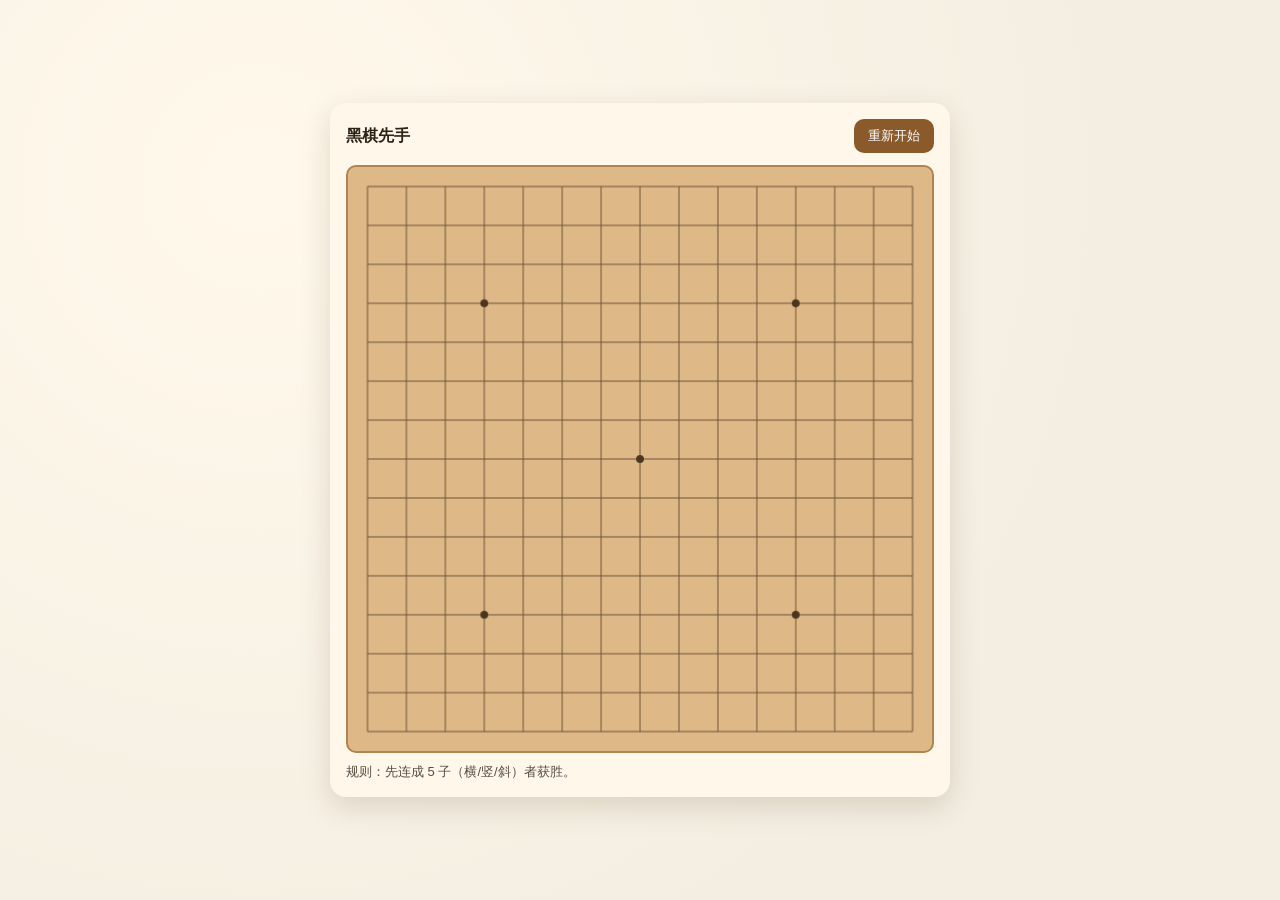
==== index.html @ 658bd02f "sbb" ====
<!doctype html>
<html lang="zh-CN">
<head>
  <meta charset="UTF-8" />
  <meta name="viewport" content="width=device-width, initial-scale=1.0" />
  <title>五子棋</title>
  <style>
    :root { --bg: #f4eee2; --board: #deb887; --line: #6c5236; }
    * { box-sizing: border-box; }
    body {
      margin: 0;
      min-height: 100vh;
      display: grid;
      place-items: center;
      background: radial-gradient(circle at 20% 20%, #fff8eb 0, var(--bg) 70%);
      font-family: "PingFang SC", "Noto Sans SC", sans-serif;
      color: #2c2419;
    }
    .app {
      width: min(92vw, 620px);
      padding: 16px;
      border-radius: 16px;
      background: #fff7ea;
      box-shadow: 0 10px 30px rgba(70, 40, 10, 0.15);
    }
    .top {
      display: flex;
      justify-content: space-between;
      align-items: center;
      gap: 8px;
      margin-bottom: 12px;
    }
    #status { font-weight: 700; }
    button {
      border: 0;
      border-radius: 10px;
      background: #8b5a2b;
      color: #fff;
      padding: 8px 14px;
      cursor: pointer;
    }
    button:hover { filter: brightness(1.1); }
    canvas {
      width: 100%;
      aspect-ratio: 1 / 1;
      display: block;
      border-radius: 10px;
      background: var(--board);
      border: 2px solid #b0834f;
      touch-action: manipulation;
    }
    .tip { margin-top: 10px; font-size: 13px; opacity: .8; }
  </style>
</head>
<body>
  <div class="app">
    <div class="top">
      <div id="status">黑棋先手</div>
      <button id="reset">重新开始</button>
    </div>
    <canvas id="board" width="600" height="600"></canvas>
    <div class="tip">规则：先连成 5 子（横/竖/斜）者获胜。</div>
  </div>

  <script>
    const size = 15, cell = 40, pad = 20;
    const canvas = document.getElementById('board');
    const ctx = canvas.getContext('2d');
    const statusEl = document.getElementById('status');
    const resetBtn = document.getElementById('reset');

    let board, current, over;

    const init = () => {
      board = Array.from({ length: size }, () => Array(size).fill(0));
      current = 1; // 1:黑 2:白
      over = false;
      statusEl.textContent = '黑棋先手';
      draw();
    };

    const drawGrid = () => {
      ctx.clearRect(0, 0, canvas.width, canvas.height);
      ctx.strokeStyle = getComputedStyle(document.documentElement).getPropertyValue('--line');
      for (let i = 0; i < size; i++) {
        const p = pad + i * cell;
        ctx.beginPath(); ctx.moveTo(pad, p); ctx.lineTo(pad + cell * (size - 1), p); ctx.stroke();
        ctx.beginPath(); ctx.moveTo(p, pad); ctx.lineTo(p, pad + cell * (size - 1)); ctx.stroke();
      }
      [[3,3],[3,11],[7,7],[11,3],[11,11]].forEach(([x,y]) => {
        ctx.beginPath(); ctx.arc(pad + x*cell, pad + y*cell, 4, 0, Math.PI*2); ctx.fillStyle = '#4b351f'; ctx.fill();
      });
    };

    const drawStone = (x, y, player) => {
      const px = pad + x * cell, py = pad + y * cell;
      const g = ctx.createRadialGradient(px - 6, py - 6, 3, px, py, 16);
      if (player === 1) { g.addColorStop(0, '#666'); g.addColorStop(1, '#111'); }
      else { g.addColorStop(0, '#fff'); g.addColorStop(1, '#d9d9d9'); }
      ctx.beginPath(); ctx.arc(px, py, 16, 0, Math.PI * 2); ctx.fillStyle = g; ctx.fill();
    };

    const draw = () => {
      drawGrid();
      for (let y = 0; y < size; y++) for (let x = 0; x < size; x++) {
        if (board[y][x]) drawStone(x, y, board[y][x]);
      }
    };

    const inRange = (x, y) => x >= 0 && y >= 0 && x < size && y < size;

    const checkWin = (x, y, p) => {
      const dirs = [[1,0],[0,1],[1,1],[1,-1]];
      return dirs.some(([dx, dy]) => {
        let n = 1;
        for (const s of [1, -1]) {
          let nx = x + dx*s, ny = y + dy*s;
          while (inRange(nx, ny) && board[ny][nx] === p) { n++; nx += dx*s; ny += dy*s; }
        }
        return n >= 5;
      });
    };

    const posFromEvent = (e) => {
      const r = canvas.getBoundingClientRect();
      const x = Math.round((e.clientX - r.left) * canvas.width / r.width - pad) / cell;
      const y = Math.round((e.clientY - r.top) * canvas.height / r.height - pad) / cell;
      return { x: Math.round(x), y: Math.round(y) };
    };

    canvas.addEventListener('click', (e) => {
      if (over) return;
      const { x, y } = posFromEvent(e);
      if (!inRange(x, y) || board[y][x]) return;
      board[y][x] = current;
      draw();
      if (checkWin(x, y, current)) {
        over = true;
        statusEl.textContent = `${current === 1 ? '黑棋' : '白棋'}获胜！`;
        return;
      }
      current = current === 1 ? 2 : 1;
      statusEl.textContent = `轮到${current === 1 ? '黑棋' : '白棋'}`;
    });

    resetBtn.addEventListener('click', init);
    init();
  </script>
</body>
</html>
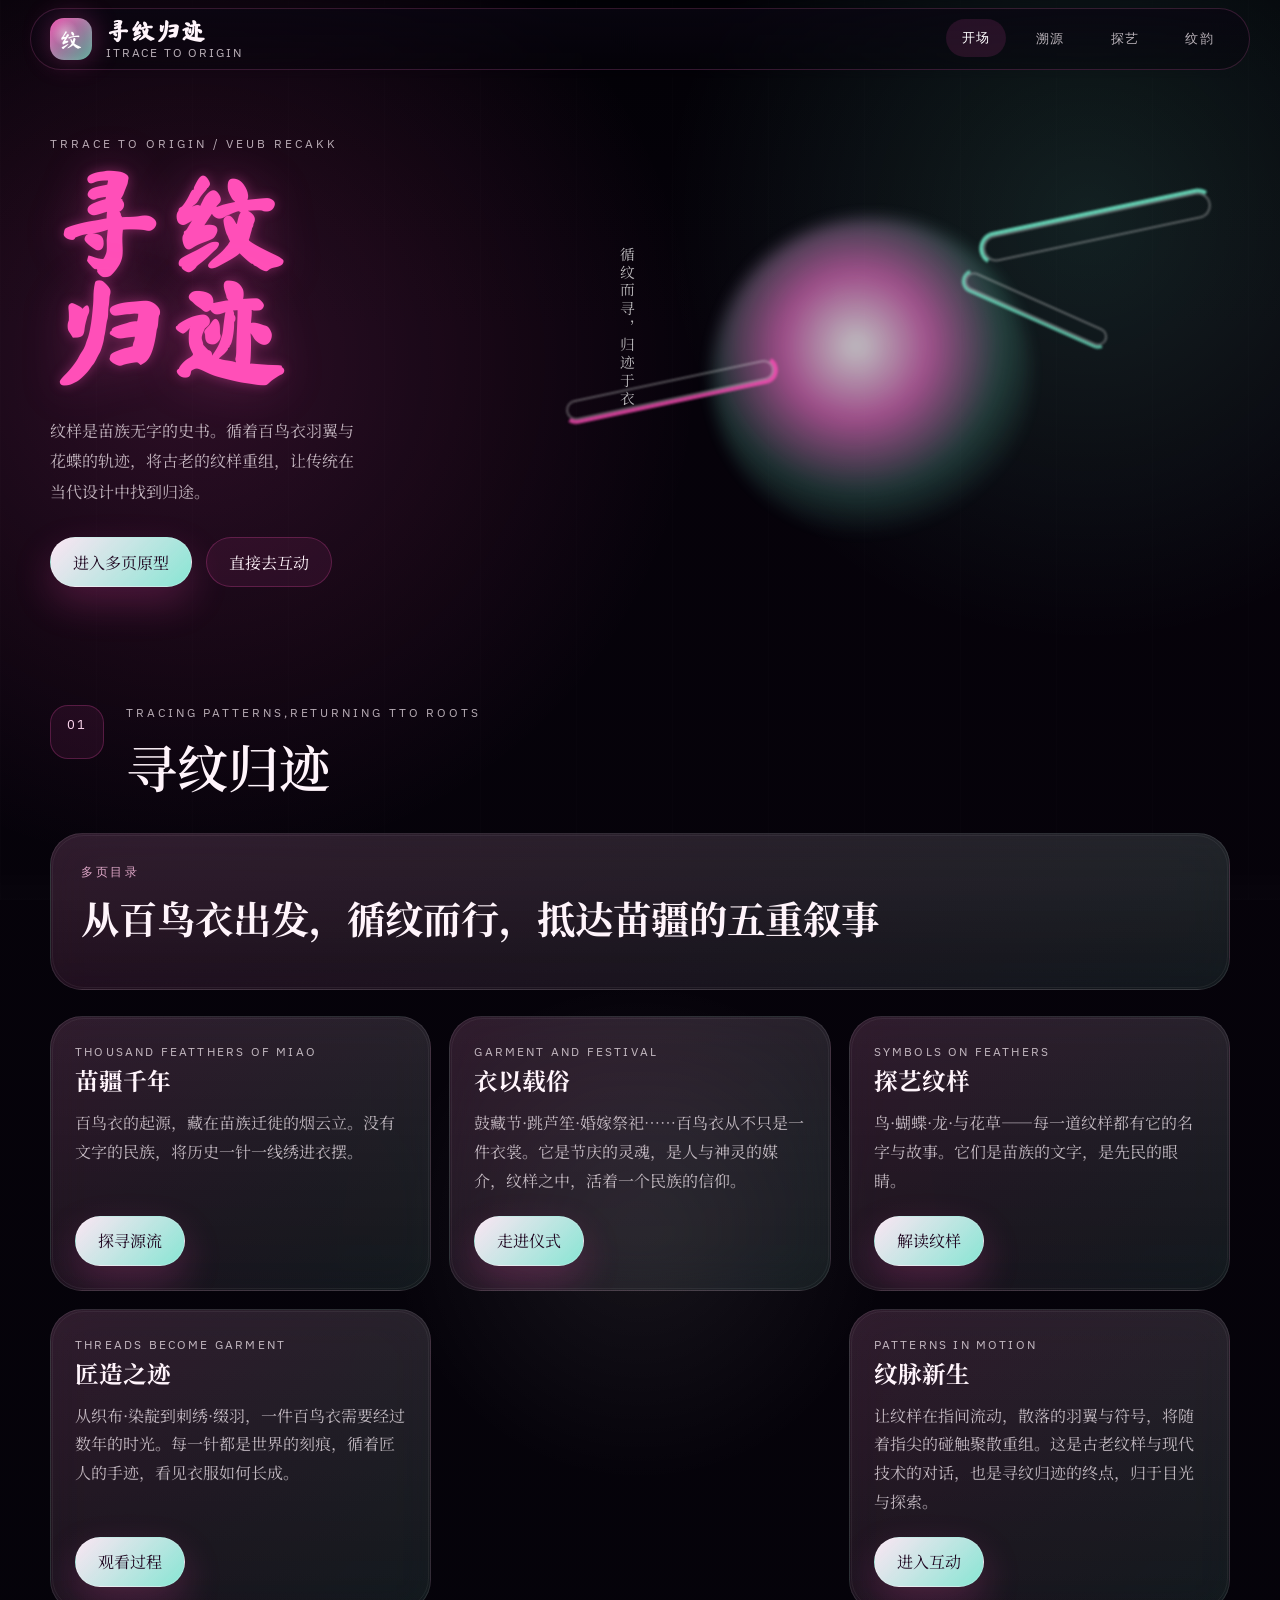
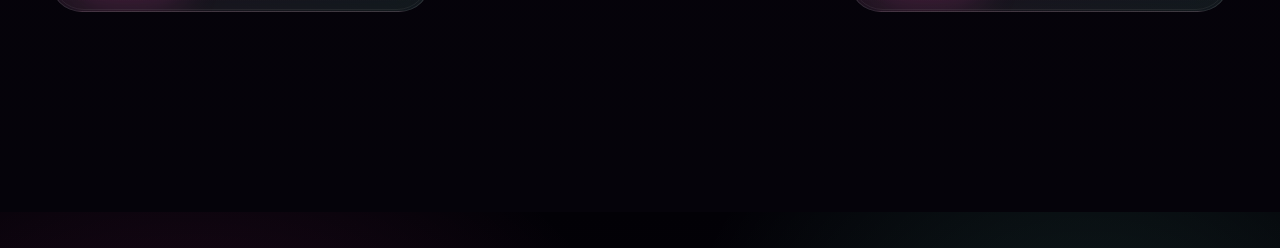
==== commit 4da19002: "upload website without large videos" ====
--- a/index.html
+++ b/index.html
@@ -1,150 +1,291 @@
-<!doctype html>
+<!DOCTYPE html>
 <html lang="zh-CN">
-<head>
-  <meta charset="UTF-8" />
-  <meta name="viewport" content="width=device-width, initial-scale=1.0" />
-  <title>五子棋</title>
-  <style>
-    :root { --bg: #f4eee2; --board: #deb887; --line: #6c5236; }
-    * { box-sizing: border-box; }
-    body {
-      margin: 0;
-      min-height: 100vh;
-      display: grid;
-      place-items: center;
-      background: radial-gradient(circle at 20% 20%, #fff8eb 0, var(--bg) 70%);
-      font-family: "PingFang SC", "Noto Sans SC", sans-serif;
-      color: #2c2419;
-    }
-    .app {
-      width: min(92vw, 620px);
-      padding: 16px;
-      border-radius: 16px;
-      background: #fff7ea;
-      box-shadow: 0 10px 30px rgba(70, 40, 10, 0.15);
-    }
-    .top {
-      display: flex;
-      justify-content: space-between;
-      align-items: center;
-      gap: 8px;
-      margin-bottom: 12px;
-    }
-    #status { font-weight: 700; }
-    button {
-      border: 0;
-      border-radius: 10px;
-      background: #8b5a2b;
-      color: #fff;
-      padding: 8px 14px;
-      cursor: pointer;
-    }
-    button:hover { filter: brightness(1.1); }
-    canvas {
-      width: 100%;
-      aspect-ratio: 1 / 1;
-      display: block;
-      border-radius: 10px;
-      background: var(--board);
-      border: 2px solid #b0834f;
-      touch-action: manipulation;
-    }
-    .tip { margin-top: 10px; font-size: 13px; opacity: .8; }
-  </style>
-</head>
-<body>
-  <div class="app">
-    <div class="top">
-      <div id="status">黑棋先手</div>
-      <button id="reset">重新开始</button>
+  <head>
+    <meta charset="UTF-8" />
+    <meta name="viewport" content="width=device-width, initial-scale=1.0" />
+    <title>寻纹归迹 ｜ 多页入口</title>
+    <meta
+      name="description"
+      content="鱼灯交互原型的多页入口版，所有切换页与点击页都拆成了真实 HTML。"
+    />
+    <link rel="stylesheet" href="./styles.css" />
+    <style>
+      /* 删除 cityline 后，把第二屏内容往上提 */
+      .hero {
+        min-height: auto;
+        padding-bottom: 42px;
+      }
+
+      .hero-stage {
+        min-height: 360px;
+      }
+
+      .section:not(.hero) {
+        padding-top: 76px;
+      }
+
+      @media (max-width: 900px) {
+        .hero {
+          padding-bottom: 32px;
+        }
+
+        .hero-stage {
+          min-height: 300px;
+        }
+
+        .section:not(.hero) {
+          padding-top: 64px;
+        }
+      }
+    </style>
+
+  </head>
+  <body>
+    <svg class="svg-defs" aria-hidden="true" focusable="false">
+      <defs>
+        <linearGradient id="fish-body-gradient" x1="0%" y1="0%" x2="100%" y2="100%">
+          <stop offset="0%" stop-color="#fdf2ff" />
+          <stop offset="35%" stop-color="#ff91d9" />
+          <stop offset="70%" stop-color="#a5ffd9" />
+          <stop offset="100%" stop-color="#63f4dc" />
+        </linearGradient>
+        <linearGradient id="fish-fin-gradient" x1="0%" y1="0%" x2="100%" y2="100%">
+          <stop offset="0%" stop-color="#ff4db8" />
+          <stop offset="100%" stop-color="#e3fff6" />
+        </linearGradient>
+        <radialGradient id="fish-eye-gradient" cx="50%" cy="50%" r="65%">
+          <stop offset="0%" stop-color="#fbf3ff" />
+          <stop offset="100%" stop-color="#ff78ce" />
+        </radialGradient>
+        <symbol id="fish-lantern" viewBox="0 0 420 220">
+          <g fill="none" fill-rule="evenodd">
+            <path
+              d="M334 109c20-8 44 8 48 18-10 7-31 15-48 11-11-3-19-2-31 5-44 26-119 45-196 12-21-9-37-22-42-35 6-20 23-38 47-47 76-30 164-17 213 10 7 4 11 5 17 5 6 0 13-2 24-9 10-6 23-6 32 0-8 5-12 12-12 18 0 7 4 12 12 12z"
+              fill="url(#fish-body-gradient)"
+              opacity="0.88"
+              stroke="#ffe4ff"
+              stroke-width="5"
+            />
+            <path
+              d="M318 78c19-11 39-28 42-42 17 20 24 41 20 55-17-4-34-7-62 2z"
+              fill="url(#fish-fin-gradient)"
+              opacity="0.95"
+              stroke="#ff7cd5"
+              stroke-width="4"
+            />
+            <path
+              d="M320 146c18 8 35 26 40 42 15-17 18-34 16-47-18-1-32-1-56 5z"
+              fill="url(#fish-fin-gradient)"
+              opacity="0.95"
+              stroke="#79ffd7"
+              stroke-width="4"
+            />
+            <path
+              d="M107 72c-20 10-33 31-33 58 0 18 5 31 15 44-16-1-28 3-38 11-4-14-4-38 3-56 8-19 24-33 53-44z"
+              fill="#ff4fb5"
+              opacity="0.7"
+            />
+            <path
+              d="M140 51c23-16 66-24 109-18-21 11-33 26-33 42-40-12-73-6-76-24-1-6-1-1 0 0z"
+              fill="#ff55bf"
+              opacity="0.5"
+            />
+            <path
+              d="M205 45c8 7 12 20 8 31 28-5 54 0 75 12-8-25-32-42-83-43z"
+              fill="#92ffd6"
+              opacity="0.4"
+            />
+            <circle
+              cx="125"
+              cy="108"
+              r="22"
+              fill="url(#fish-eye-gradient)"
+              stroke="#fff0ff"
+              stroke-width="5"
+            />
+            <circle cx="125" cy="108" r="8" fill="#1e0d28" />
+            <path
+              d="M86 103c-8 4-15 11-21 21"
+              stroke="#fff3fb"
+              stroke-width="5"
+              stroke-linecap="round"
+              opacity="0.72"
+            />
+            <path
+              d="M80 95c-11 0-21 6-31 16"
+              stroke="#ff74cc"
+              stroke-width="3.5"
+              stroke-linecap="round"
+            />
+            <path
+              d="M79 129c-9 3-18 10-25 20"
+              stroke="#79ffd7"
+              stroke-width="3.5"
+              stroke-linecap="round"
+            />
+            <g stroke="#ffe0ff" stroke-width="4" stroke-linecap="round" opacity="0.8">
+              <path d="M178 73c15-16 33-19 51-17" />
+              <path d="M212 75c15-13 34-14 51-9" />
+              <path d="M251 83c14-9 31-8 44-2" />
+              <path d="M163 99c18-14 37-16 56-10" />
+              <path d="M205 101c17-11 36-10 53-3" />
+              <path d="M253 104c14-7 28-4 40 1" />
+              <path d="M157 126c16-12 35-13 53-8" />
+              <path d="M196 129c17-10 34-10 48-4" />
+              <path d="M239 132c13-7 27-6 39-1" />
+            </g>
+            <g stroke="#ff51b4" stroke-width="3" opacity="0.6">
+              <path d="M149 76c6 18 6 66 0 91" />
+              <path d="M185 66c4 27 4 84 0 104" />
+              <path d="M223 61c2 32 2 92 0 107" />
+              <path d="M261 69c0 28 0 78 0 95" />
+              <path d="M296 84c-2 18-2 50 0 67" />
+            </g>
+            <path
+              d="M319 102c9 4 15 10 23 21"
+              stroke="#fff3fb"
+              stroke-width="4"
+              stroke-linecap="round"
+              opacity="0.8"
+            />
+            <path
+              d="M286 55c10-14 23-22 36-26"
+              stroke="#7cffd9"
+              stroke-width="3"
+              stroke-linecap="round"
+            />
+            <path
+              d="M292 166c10 15 23 24 35 28"
+              stroke="#ff63c0"
+              stroke-width="3"
+              stroke-linecap="round"
+            />
+          </g>
+        </symbol>
+      </defs>
+    </svg>
+
+    <div class="page-shell">
+      <header class="site-header">
+        <a class="brand" href="./index.html" aria-label="返回多页首页">
+          <span class="brand-mark">纹</span>
+          <span class="brand-copy">
+            <strong>寻纹归迹</strong>
+            <small>ITRACE TO ORIGIN</small>
+          </span>
+        </a>
+        <nav class="site-nav">
+          <a class="is-current" href="./index.html">开场</a>
+          <a href="./origin-history.html">溯源</a>
+          <a href="./craft-motifs.html">探艺</a>
+          <a href="./dance-stage.html">纹韵</a>
+        </nav>
+      </header>
+
+      <main id="top">
+        <section class="section hero is-visible" data-reveal>
+          <div class="hero-copy">
+            <p class="eyebrow">TRRACE TO ORIGIN / VEUB RECAKK</p>
+            <h1>寻纹</br>归迹</h1>
+            <p class="hero-text">
+              纹样是苗族无字的史书。循着百鸟衣羽翼与花蝶的轨迹，将古老的纹样重组，让传统在当代设计中找到归途。
+              
+            </p>
+            <div class="hero-actions">
+              <a class="button button-primary" href="./origin-history.html">进入多页原型</a>
+              <a class="button button-ghost" href="./dance-stage.html">直接去互动</a>
+            </div>
+          </div>
+
+          <div class="hero-stage" aria-hidden="true">
+            <div class="hero-orb"></div>
+            <div class="hero-ribbon hero-ribbon-a"></div>
+            <div class="hero-ribbon hero-ribbon-b"></div>
+            <div class="hero-ribbon hero-ribbon-c"></div>
+            <svg class="fish fish-hero fish-large">
+              <use href="#fish-lantern"></use>
+            </svg>
+            <svg class="fish fish-hero fish-small fish-small-a">
+              <use href="#fish-lantern"></use>
+            </svg>
+            <svg class="fish fish-hero fish-small fish-small-b">
+              <use href="#fish-lantern"></use>
+            </svg>
+            <div class="hero-caption vertical-text">循纹而寻，归迹于衣</div>
+          </div>
+        </section>
+
+        <section class="section experience" id="experience" data-reveal>
+          <div class="section-heading">
+            <span class="section-index">01</span>
+            <div>
+              <p class="eyebrow">TRACING PATTERNS,RETURNING TTO ROOTS</p>
+              <h2>寻纹归迹</h2>
+            </div>
+          </div>
+
+          <article class="prototype-intro glass-card reveal-item is-visible">
+            <p class="card-kicker">多页目录</p>
+            <h3>从百鸟衣出发，循纹而行，抵达苗疆的五重叙事</h3>
+          </article>
+
+          <div class="page-grid reveal-item is-visible">
+            <article class="page-card glass-card">
+              <p class="page-card-meta">THOUSAND FEATTHERS OF MIAO</p>
+              <h3>苗疆千年</h3>
+              <p>百鸟衣的起源，藏在苗族迁徙的烟云立。没有文字的民族，将历史一针一线绣进衣摆。</p>
+              <div class="page-card-actions">
+                <a class="button button-primary" href="./origin-history.html">探寻源流</a>
+              </div>
+            </article>
+
+            <article class="page-card glass-card">
+              <p class="page-card-meta">GARMENT AND FESTIVAL</p>
+              <h3>衣以载俗</h3>
+              <p>鼓藏节·跳芦笙·婚嫁祭祀……百鸟衣从不只是一件衣裳。它是节庆的灵魂，是人与神灵的媒介，纹样之中，活着一个民族的信仰。</p>
+              <div class="page-card-actions">
+                <a class="button button-primary" href="./origin-customs.html">走进仪式</a>
+              </div>
+            </article>
+
+            <article class="page-card glass-card">
+              <p class="page-card-meta">SYMBOLS ON FEATHERS</p>
+              <h3>探艺纹样</h3>
+              <p>鸟·蝴蝶·龙·与花草——每一道纹样都有它的名字与故事。它们是苗族的文字，是先民的眼睛。</p>
+              <div class="page-card-actions">
+                <a class="button button-primary" href="./craft-motifs.html">解读纹样</a>
+              </div>
+            </article>
+
+            <article class="page-card glass-card">
+              <p class="page-card-meta">THREADS BECOME GARMENT</p>
+              <h3>匠造之迹</h3>
+              <p>从织布·染靛到刺绣·缀羽，一件百鸟衣需要经过数年的时光。每一针都是世界的刻痕，循着匠人的手迹，看见衣服如何长成。</p>
+              <div class="page-card-actions">
+                <a class="button button-primary" href="./craft-process.html">观看过程</a>
+              </div>
+            </article>
+
+            <div class="page-grid-spacer" aria-hidden="true"></div>
+
+            <article class="page-card glass-card">
+              <p class="page-card-meta">PATTERNS IN MOTION</p>
+              <h3>纹脉新生</h3>
+              <p>让纹样在指间流动，散落的羽翼与符号，将随着指尖的碰触聚散重组。这是古老纹样与现代技术的对话，也是寻纹归迹的终点，归于目光与探索。</p>
+              <div class="page-card-actions">
+                <a class="button button-primary" href="./dance-stage.html">进入互动</a>
+              </div>
+            </article>
+
+          </div>
+        </section>
+      </main>
+
+      <footer class="site-footer" id="footer">
+        <p></p>
+      </footer>
     </div>
-    <canvas id="board" width="600" height="600"></canvas>
-    <div class="tip">规则：先连成 5 子（横/竖/斜）者获胜。</div>
-  </div>
-
-  <script>
-    const size = 15, cell = 40, pad = 20;
-    const canvas = document.getElementById('board');
-    const ctx = canvas.getContext('2d');
-    const statusEl = document.getElementById('status');
-    const resetBtn = document.getElementById('reset');
-
-    let board, current, over;
-
-    const init = () => {
-      board = Array.from({ length: size }, () => Array(size).fill(0));
-      current = 1; // 1:黑 2:白
-      over = false;
-      statusEl.textContent = '黑棋先手';
-      draw();
-    };
-
-    const drawGrid = () => {
-      ctx.clearRect(0, 0, canvas.width, canvas.height);
-      ctx.strokeStyle = getComputedStyle(document.documentElement).getPropertyValue('--line');
-      for (let i = 0; i < size; i++) {
-        const p = pad + i * cell;
-        ctx.beginPath(); ctx.moveTo(pad, p); ctx.lineTo(pad + cell * (size - 1), p); ctx.stroke();
-        ctx.beginPath(); ctx.moveTo(p, pad); ctx.lineTo(p, pad + cell * (size - 1)); ctx.stroke();
-      }
-      [[3,3],[3,11],[7,7],[11,3],[11,11]].forEach(([x,y]) => {
-        ctx.beginPath(); ctx.arc(pad + x*cell, pad + y*cell, 4, 0, Math.PI*2); ctx.fillStyle = '#4b351f'; ctx.fill();
-      });
-    };
-
-    const drawStone = (x, y, player) => {
-      const px = pad + x * cell, py = pad + y * cell;
-      const g = ctx.createRadialGradient(px - 6, py - 6, 3, px, py, 16);
-      if (player === 1) { g.addColorStop(0, '#666'); g.addColorStop(1, '#111'); }
-      else { g.addColorStop(0, '#fff'); g.addColorStop(1, '#d9d9d9'); }
-      ctx.beginPath(); ctx.arc(px, py, 16, 0, Math.PI * 2); ctx.fillStyle = g; ctx.fill();
-    };
-
-    const draw = () => {
-      drawGrid();
-      for (let y = 0; y < size; y++) for (let x = 0; x < size; x++) {
-        if (board[y][x]) drawStone(x, y, board[y][x]);
-      }
-    };
-
-    const inRange = (x, y) => x >= 0 && y >= 0 && x < size && y < size;
-
-    const checkWin = (x, y, p) => {
-      const dirs = [[1,0],[0,1],[1,1],[1,-1]];
-      return dirs.some(([dx, dy]) => {
-        let n = 1;
-        for (const s of [1, -1]) {
-          let nx = x + dx*s, ny = y + dy*s;
-          while (inRange(nx, ny) && board[ny][nx] === p) { n++; nx += dx*s; ny += dy*s; }
-        }
-        return n >= 5;
-      });
-    };
-
-    const posFromEvent = (e) => {
-      const r = canvas.getBoundingClientRect();
-      const x = Math.round((e.clientX - r.left) * canvas.width / r.width - pad) / cell;
-      const y = Math.round((e.clientY - r.top) * canvas.height / r.height - pad) / cell;
-      return { x: Math.round(x), y: Math.round(y) };
-    };
-
-    canvas.addEventListener('click', (e) => {
-      if (over) return;
-      const { x, y } = posFromEvent(e);
-      if (!inRange(x, y) || board[y][x]) return;
-      board[y][x] = current;
-      draw();
-      if (checkWin(x, y, current)) {
-        over = true;
-        statusEl.textContent = `${current === 1 ? '黑棋' : '白棋'}获胜！`;
-        return;
-      }
-      current = current === 1 ? 2 : 1;
-      statusEl.textContent = `轮到${current === 1 ? '黑棋' : '白棋'}`;
-    });
-
-    resetBtn.addEventListener('click', init);
-    init();
-  </script>
-</body>
+
+    <script src="./script.js"></script>
+  </body>
 </html>
--- a/styles.css
+++ b/styles.css
@@ -0,0 +1,3476 @@
+@import url("https://fonts.googleapis.com/css2?family=IBM+Plex+Sans:wght@400;500;600&family=Ma+Shan+Zheng&family=Noto+Serif+SC:wght@400;500;600;700&display=swap");
+
+:root {
+  --bg: #05030a;
+  --bg-soft: #110617;
+  --panel: rgba(24, 10, 33, 0.62);
+  --panel-strong: rgba(43, 9, 44, 0.78);
+  --line: rgba(255, 118, 204, 0.45);
+  --line-soft: rgba(131, 255, 221, 0.34);
+  --text: #fff4fb;
+  --muted: rgba(255, 244, 251, 0.72);
+  --pink: #ff4fb8;
+  --pink-soft: rgba(255, 79, 184, 0.18);
+  --mint: #7affda;
+  --mint-soft: rgba(122, 255, 218, 0.16);
+  --white-soft: rgba(255, 255, 255, 0.08);
+  --shadow-pink: 0 0 28px rgba(255, 79, 184, 0.3);
+  --shadow-mint: 0 0 32px rgba(122, 255, 218, 0.28);
+  --content-width: min(1180px, calc(100vw - 48px));
+  --header-height: 84px;
+  --radius-lg: 32px;
+  --radius-md: 22px;
+  --radius-sm: 16px;
+  --hero-shift: 0px;
+  --pointer-x: 0;
+  --pointer-y: 0;
+}
+
+*,
+*::before,
+*::after {
+  box-sizing: border-box;
+}
+
+html {
+  scroll-behavior: smooth;
+}
+
+body {
+  margin: 0;
+  min-width: 320px;
+  color: var(--text);
+  font-family: "Noto Serif SC", "Songti SC", serif;
+  background:
+    radial-gradient(circle at 15% 20%, rgba(255, 79, 184, 0.16), transparent 28%),
+    radial-gradient(circle at 85% 12%, rgba(122, 255, 218, 0.12), transparent 22%),
+    radial-gradient(circle at 50% 68%, rgba(255, 255, 255, 0.07), transparent 18%),
+    linear-gradient(180deg, #020106 0%, #06020a 18%, #05030a 100%);
+  overflow-x: hidden;
+}
+
+body.immersive-page {
+  --content-width: min(1480px, calc(100vw - 28px));
+}
+
+body::before {
+  content: "";
+  position: fixed;
+  inset: 0;
+  pointer-events: none;
+  background:
+    linear-gradient(transparent 97%, rgba(255, 255, 255, 0.03) 100%),
+    repeating-linear-gradient(
+      90deg,
+      rgba(255, 255, 255, 0.018) 0,
+      rgba(255, 255, 255, 0.018) 1px,
+      transparent 1px,
+      transparent 96px
+    );
+  mix-blend-mode: screen;
+  opacity: 0.28;
+}
+
+img,
+svg,
+canvas {
+  display: block;
+  max-width: 100%;
+}
+
+a {
+  color: inherit;
+  text-decoration: none;
+}
+
+button {
+  font: inherit;
+}
+
+.svg-defs {
+  position: absolute;
+  width: 0;
+  height: 0;
+  overflow: hidden;
+}
+
+.page-shell {
+  position: relative;
+}
+
+.site-header {
+  position: fixed;
+  top: 0;
+  left: 50%;
+  z-index: 30;
+  width: var(--content-width);
+  transform: translateX(-50%);
+  display: flex;
+  align-items: center;
+  justify-content: space-between;
+  padding: 18px 0;
+  backdrop-filter: blur(12px);
+}
+
+.site-header::before {
+  content: "";
+  position: absolute;
+  inset: 8px -20px;
+  border: 1px solid rgba(255, 113, 199, 0.18);
+  border-radius: 999px;
+  background: linear-gradient(180deg, rgba(10, 6, 18, 0.74), rgba(6, 4, 11, 0.42));
+  z-index: -1;
+}
+
+.brand {
+  display: flex;
+  align-items: center;
+  gap: 14px;
+}
+
+.brand-mark {
+  display: grid;
+  place-items: center;
+  width: 42px;
+  height: 42px;
+  border-radius: 14px;
+  font-family: "Ma Shan Zheng", cursive;
+  font-size: 1.4rem;
+  color: #fff;
+  background:
+    radial-gradient(circle at 35% 35%, rgba(255, 255, 255, 0.38), transparent 34%),
+    linear-gradient(135deg, rgba(255, 79, 184, 0.92), rgba(122, 255, 218, 0.65));
+  box-shadow: var(--shadow-pink), inset 0 0 10px rgba(255, 255, 255, 0.18);
+}
+
+.brand-copy {
+  display: grid;
+  gap: 2px;
+}
+
+.brand-copy strong {
+  font-family: "Ma Shan Zheng", cursive;
+  font-size: 1.5rem;
+  letter-spacing: 0.04em;
+}
+
+.brand-copy small,
+.site-nav a,
+.eyebrow,
+.section-index,
+.card-kicker,
+.timeline-node .node-year,
+.stage-copy p,
+.memory-card small {
+  font-family: "IBM Plex Sans", "PingFang SC", sans-serif;
+}
+
+.brand-copy small {
+  color: rgba(255, 244, 251, 0.72);
+  font-size: 0.72rem;
+  letter-spacing: 0.16em;
+}
+
+.site-nav {
+  display: flex;
+  gap: 14px;
+}
+
+.site-nav a {
+  padding: 10px 16px;
+  border-radius: 999px;
+  color: var(--muted);
+  font-size: 0.82rem;
+  letter-spacing: 0.1em;
+  transition: color 180ms ease, background 180ms ease, transform 180ms ease;
+}
+
+.site-nav a:hover,
+.site-nav a:focus-visible,
+.site-nav a.is-current {
+  background: rgba(255, 79, 184, 0.12);
+  color: #fff;
+  transform: translateY(-1px);
+}
+
+main {
+  position: relative;
+  z-index: 1;
+}
+
+.section {
+  position: relative;
+  width: var(--content-width);
+  margin: 0 auto;
+}
+
+.hero {
+  min-height: 100svh;
+  display: grid;
+  grid-template-columns: minmax(280px, 500px) 1fr;
+  gap: 48px;
+  align-items: center;
+  padding: calc(var(--header-height) + 52px) 0 150px;
+}
+
+.hero-copy,
+.hero-stage,
+.reveal-item,
+.motif-card,
+.capture-panel,
+.interactive-stage,
+.section-heading,
+.site-footer {
+  opacity: 0;
+  transform: translateY(36px);
+  transition:
+    opacity 700ms ease,
+    transform 700ms cubic-bezier(0.22, 1, 0.36, 1);
+}
+
+.is-visible .hero-copy,
+.is-visible .section-heading,
+.is-visible .site-footer,
+.reveal-item.is-visible,
+.motif-card.is-visible,
+.capture-panel.is-visible,
+.interactive-stage.is-visible {
+  opacity: 1;
+  transform: none;
+}
+
+.hero-copy {
+  max-width: 480px;
+}
+
+.eyebrow {
+  margin: 0 0 18px;
+  color: rgba(255, 244, 251, 0.7);
+  font-size: 0.76rem;
+  letter-spacing: 0.24em;
+}
+
+.hero h1 {
+  margin: 0;
+  font-family: "Ma Shan Zheng", cursive;
+  font-size: clamp(4rem, 9vw, 8rem);
+  line-height: 0.95;
+  letter-spacing: 0.04em;
+  color: var(--pink);
+  text-shadow:
+    0 0 12px rgba(255, 79, 184, 0.35),
+    0 0 48px rgba(255, 79, 184, 0.25);
+}
+
+.hero h1::after {
+  content: "";
+  display: block;
+  margin-top: 16px;
+  margin-left: 10px;
+  font-family: "IBM Plex Sans", sans-serif;
+  font-size: clamp(0.82rem, 1.2vw, 1rem);
+  letter-spacing: 0.56em;
+  color: rgba(255, 244, 251, 0.52);
+}
+
+.hero-text,
+.lead-card p,
+.timeline-node p,
+.cube-card p,
+.workshop-panel p,
+.motif-card p,
+.capture-panel p,
+.site-footer p {
+  margin: 0;
+  color: var(--muted);
+  line-height: 1.9;
+  font-size: 1rem;
+}
+
+.hero-text {
+  margin-top: 28px;
+  max-width: 34ch;
+}
+
+.hero-actions {
+  display: flex;
+  flex-wrap: wrap;
+  gap: 14px;
+  margin-top: 30px;
+}
+
+.button {
+  appearance: none;
+  display: inline-flex;
+  align-items: center;
+  justify-content: center;
+  min-height: 50px;
+  padding: 0 22px;
+  border: 1px solid rgba(255, 255, 255, 0.12);
+  border-radius: 999px;
+  cursor: pointer;
+  transition:
+    transform 180ms ease,
+    box-shadow 180ms ease,
+    background 180ms ease,
+    border-color 180ms ease;
+}
+
+.button:hover,
+.button:focus-visible {
+  transform: translateY(-2px);
+}
+
+.button-primary {
+  color: #1f0620;
+  border-color: rgba(255, 255, 255, 0.18);
+  background:
+    linear-gradient(135deg, rgba(255, 244, 251, 0.92), rgba(122, 255, 218, 0.84)),
+    linear-gradient(135deg, rgba(255, 79, 184, 0.84), rgba(255, 122, 224, 0.8));
+  box-shadow: 0 16px 38px rgba(255, 79, 184, 0.22);
+}
+
+.button-ghost {
+  color: var(--text);
+  background: rgba(255, 79, 184, 0.08);
+  border-color: rgba(255, 79, 184, 0.24);
+}
+
+.hero-stage {
+  position: relative;
+  min-height: 620px;
+  transform: translateY(calc(var(--hero-shift) * -0.18));
+}
+
+.hero.is-visible .hero-stage {
+  opacity: 1;
+  transform: translateY(calc(var(--hero-shift) * -0.18));
+}
+
+.hero-orb {
+  position: absolute;
+  inset: 10% auto auto 18%;
+  width: min(28vw, 320px);
+  aspect-ratio: 1;
+  border-radius: 50%;
+  background:
+    radial-gradient(circle at 45% 40%, rgba(255, 255, 255, 0.9), rgba(255, 121, 215, 0.74) 28%, rgba(122, 255, 218, 0.22) 56%, transparent 74%);
+  filter: blur(8px);
+  opacity: 0.82;
+}
+
+.hero-ribbon {
+  position: absolute;
+  border-radius: 999px;
+  filter: blur(1px);
+  transform-origin: center;
+  opacity: 0.86;
+}
+
+.hero-ribbon::before {
+  content: "";
+  position: absolute;
+  inset: 0;
+  border-radius: inherit;
+  border: 2px solid rgba(255, 255, 255, 0.38);
+}
+
+.hero-ribbon-a {
+  top: 8%;
+  right: 2%;
+  width: 240px;
+  height: 34px;
+  border: 4px solid rgba(122, 255, 218, 0.9);
+  border-right-color: transparent;
+  border-bottom-color: transparent;
+  transform: rotate(-12deg);
+}
+
+.hero-ribbon-b {
+  left: -6%;
+  top: 54%;
+  width: 220px;
+  height: 28px;
+  border: 4px solid rgba(255, 79, 184, 0.9);
+  border-left-color: transparent;
+  border-top-color: transparent;
+  transform: rotate(-12deg);
+}
+
+.hero-ribbon-c {
+  right: 18%;
+  top: 32%;
+  width: 160px;
+  height: 24px;
+  border: 3px solid rgba(122, 255, 218, 0.8);
+  border-right-color: transparent;
+  border-top-color: transparent;
+  transform: rotate(24deg);
+}
+
+.vertical-text {
+  writing-mode: vertical-rl;
+  text-orientation: mixed;
+  color: rgba(255, 255, 255, 0.72);
+  letter-spacing: 0.2em;
+}
+
+.hero-caption {
+  position: absolute;
+  left: 3%;
+  top: 18%;
+  font-size: 0.92rem;
+}
+
+.fish {
+  overflow: visible;
+  background-image: url("./333-cropped.png");
+  background-position: center center;
+  background-repeat: no-repeat;
+  background-size: auto 92%;
+  mix-blend-mode: screen;
+  filter:
+    invert(1)
+    brightness(1.18)
+    contrast(1.26)
+    drop-shadow(0 0 10px rgba(255, 255, 255, 0.12))
+    drop-shadow(0 0 22px rgba(255, 79, 184, 0.22))
+    drop-shadow(0 0 26px rgba(122, 255, 218, 0.16));
+}
+
+.fish use,
+.fish path,
+.fish circle,
+.fish g {
+  display: none;
+}
+
+.fish-hero {
+  position: absolute;
+  animation: float 8s ease-in-out infinite;
+}
+
+.fish-large {
+  right: 6%;
+  top: 14%;
+  width: min(42vw, 520px);
+  transform: rotate(8deg) translate(
+      calc(var(--pointer-x) * 14px),
+      calc(var(--pointer-y) * 10px)
+    );
+}
+
+.fish-small {
+  width: 164px;
+  opacity: 0.86;
+  animation-duration: 10s;
+}
+
+.fish-small-a {
+  right: 58%;
+  top: 4%;
+  transform: rotate(-18deg);
+}
+
+.fish-small-b {
+  right: 16%;
+  bottom: 18%;
+  width: 140px;
+  transform: rotate(18deg);
+  animation-delay: -3s;
+}
+
+@keyframes float {
+  0%,
+  100% {
+    translate: 0 0;
+  }
+  50% {
+    translate: 0 -18px;
+  }
+}
+
+.cityline {
+  position: absolute;
+  left: 50%;
+  right: 0;
+  bottom: 0;
+  width: min(1260px, 100vw);
+  height: 210px;
+  transform: translateX(-50%);
+  display: flex;
+  align-items: flex-end;
+  justify-content: center;
+  gap: 10px;
+  opacity: 0.72;
+}
+
+.cityline::before {
+  content: "";
+  position: absolute;
+  inset: auto 0 0;
+  height: 72px;
+  background:
+    linear-gradient(180deg, rgba(255, 113, 199, 0), rgba(255, 113, 199, 0.22)),
+    linear-gradient(90deg, rgba(143, 255, 216, 0.18), rgba(255, 79, 184, 0.08));
+  filter: blur(8px);
+}
+
+.house {
+  position: relative;
+  display: block;
+  background:
+    linear-gradient(180deg, rgba(216, 255, 245, 0.5), rgba(255, 136, 214, 0.22)),
+    rgba(247, 241, 255, 0.08);
+  border: 1px solid rgba(209, 255, 243, 0.2);
+  box-shadow: inset 0 0 0 1px rgba(255, 79, 184, 0.08);
+}
+
+.house::before {
+  content: "";
+  position: absolute;
+  left: 50%;
+  top: -18px;
+  width: calc(100% + 14px);
+  height: 22px;
+  transform: translateX(-50%);
+  clip-path: polygon(4% 100%, 50% 0, 96% 100%);
+  background: linear-gradient(90deg, rgba(122, 255, 218, 0.24), rgba(255, 79, 184, 0.26));
+  border: 1px solid rgba(255, 255, 255, 0.18);
+}
+
+.house-s {
+  width: 84px;
+  height: 68px;
+}
+
+.house-m {
+  width: 110px;
+  height: 90px;
+}
+
+.house-l {
+  width: 134px;
+  height: 112px;
+}
+
+.house-xl {
+  width: 180px;
+  height: 136px;
+}
+
+.temple::after,
+.tower::after,
+.pagoda::after,
+.gate::after {
+  content: "";
+  position: absolute;
+  inset: 18% 18% 0;
+  border-top: 1px solid rgba(255, 255, 255, 0.16);
+  border-left: 1px solid rgba(255, 255, 255, 0.08);
+  border-right: 1px solid rgba(255, 255, 255, 0.08);
+}
+
+.scroll-cue {
+  position: absolute;
+  left: 0;
+  bottom: 86px;
+  display: inline-flex;
+  align-items: center;
+  gap: 12px;
+  color: rgba(255, 244, 251, 0.78);
+  font-size: 0.88rem;
+}
+
+.scroll-cue i {
+  position: relative;
+  width: 32px;
+  height: 32px;
+  border: 1px solid rgba(255, 255, 255, 0.16);
+  border-radius: 50%;
+}
+
+.scroll-cue i::before {
+  content: "";
+  position: absolute;
+  inset: 9px 11px 11px;
+  border-right: 2px solid rgba(255, 255, 255, 0.72);
+  border-bottom: 2px solid rgba(255, 255, 255, 0.72);
+  transform: rotate(45deg);
+  animation: cue 1.8s infinite ease-in-out;
+}
+
+@keyframes cue {
+  0%,
+  100% {
+    transform: rotate(45deg) translate(-1px, -1px);
+    opacity: 0.55;
+  }
+  50% {
+    transform: rotate(45deg) translate(2px, 2px);
+    opacity: 1;
+  }
+}
+
+.section:not(.hero) {
+  padding: 138px 0 20px;
+}
+
+.immersive-page .section.experience {
+  width: var(--content-width);
+  min-height: 100svh;
+  display: flex;
+  align-items: stretch;
+  padding: calc(var(--header-height) + 18px) 0 20px;
+}
+
+.immersive-page .section-heading,
+.immersive-page .prototype-intro,
+.immersive-page .site-footer {
+  display: none;
+}
+
+.section-heading {
+  display: grid;
+  grid-template-columns: auto 1fr;
+  gap: 22px;
+  margin-bottom: 38px;
+}
+
+.section-index {
+  display: inline-flex;
+  align-items: flex-start;
+  justify-content: center;
+  width: 54px;
+  height: 54px;
+  padding-top: 10px;
+  border: 1px solid rgba(255, 79, 184, 0.24);
+  border-radius: 18px;
+  background: rgba(255, 79, 184, 0.08);
+  color: #ffd8f0;
+  letter-spacing: 0.18em;
+  font-size: 0.82rem;
+}
+
+.section-heading h2,
+.capture-panel h3,
+.memory-card strong,
+.lead-card h3,
+.timeline-node h3,
+.cube-card h3,
+.workshop-panel h3,
+.motif-card h3 {
+  margin: 0;
+  font-weight: 600;
+}
+
+.section-heading h2 {
+  font-size: clamp(2rem, 4vw, 3.4rem);
+  line-height: 1.12;
+  max-width: 16ch;
+}
+
+.glass-card,
+.cube-card,
+.motif-card,
+.memory-card,
+.interactive-stage {
+  position: relative;
+  overflow: hidden;
+  border: 1px solid rgba(255, 255, 255, 0.1);
+  border-radius: var(--radius-lg);
+  background:
+    linear-gradient(180deg, rgba(255, 255, 255, 0.08), rgba(255, 255, 255, 0.02)),
+    linear-gradient(135deg, rgba(255, 79, 184, 0.1), rgba(122, 255, 218, 0.07));
+  backdrop-filter: blur(22px);
+}
+
+.glass-card::before,
+.cube-card::before,
+.motif-card::before,
+.interactive-stage::before,
+.memory-card::before {
+  content: "";
+  position: absolute;
+  inset: 1px;
+  border-radius: inherit;
+  border: 1px solid rgba(255, 255, 255, 0.06);
+  pointer-events: none;
+}
+
+.card-kicker {
+  margin: 0 0 14px;
+  color: rgba(255, 193, 229, 0.84);
+  font-size: 0.76rem;
+  letter-spacing: 0.22em;
+}
+
+.origin-grid {
+  display: grid;
+  grid-template-columns: minmax(280px, 360px) 1fr;
+  gap: 24px;
+  align-items: start;
+}
+
+.lead-card {
+  padding: 30px 28px;
+  min-height: 320px;
+}
+
+.lead-card h3 {
+  margin-bottom: 18px;
+  font-size: 1.65rem;
+  line-height: 1.25;
+}
+
+.timeline {
+  position: relative;
+  min-height: 640px;
+  border-radius: 40px;
+  padding: 32px;
+  border: 1px solid rgba(255, 79, 184, 0.12);
+  background:
+    radial-gradient(circle at 50% 80%, rgba(255, 79, 184, 0.3), transparent 40%),
+    linear-gradient(180deg, rgba(18, 7, 24, 0.64), rgba(4, 4, 8, 0.4));
+  overflow: hidden;
+}
+
+.timeline-arc {
+  position: absolute;
+  left: 10%;
+  right: 10%;
+  bottom: 60px;
+  height: 54%;
+  border-top: 2px solid rgba(122, 255, 218, 0.45);
+  border-radius: 50% 50% 0 0 / 100% 100% 0 0;
+  opacity: 0.82;
+}
+
+.timeline-arc::before,
+.timeline-arc::after {
+  content: "";
+  position: absolute;
+  inset: -48px 6% auto;
+  border-top: 1px solid rgba(255, 79, 184, 0.35);
+  border-radius: inherit;
+  height: 100%;
+}
+
+.timeline-dots {
+  position: absolute;
+  left: 14%;
+  right: 14%;
+  bottom: 148px;
+  display: flex;
+  justify-content: space-between;
+}
+
+.timeline-dots span {
+  width: 18px;
+  aspect-ratio: 1;
+  border-radius: 50%;
+  background:
+    radial-gradient(circle at 40% 35%, rgba(255, 255, 255, 0.84), rgba(255, 79, 184, 0.82)),
+    radial-gradient(circle, rgba(122, 255, 218, 0.85), rgba(122, 255, 218, 0));
+  box-shadow: var(--shadow-pink), var(--shadow-mint);
+}
+
+.timeline-node {
+  position: absolute;
+  width: min(250px, 34%);
+  padding: 22px 20px;
+}
+
+.timeline-node .node-year {
+  display: inline-flex;
+  margin-bottom: 12px;
+  padding: 6px 10px;
+  border-radius: 999px;
+  background: rgba(255, 79, 184, 0.14);
+  font-size: 0.78rem;
+  letter-spacing: 0.16em;
+}
+
+.timeline-node h3 {
+  margin-bottom: 10px;
+  font-size: 1.28rem;
+}
+
+.node-a {
+  left: 3%;
+  top: 18%;
+}
+
+.node-b {
+  left: 25%;
+  top: 54%;
+}
+
+.node-c {
+  right: 22%;
+  top: 48%;
+}
+
+.node-d {
+  right: 4%;
+  top: 24%;
+}
+
+.fish-timeline {
+  position: absolute;
+  width: 220px;
+  animation: drift 10s ease-in-out infinite;
+}
+
+.fish-t1 {
+  left: 24%;
+  top: 8%;
+  transform: rotate(-10deg);
+}
+
+.fish-t2 {
+  left: 54%;
+  top: 2%;
+  width: 180px;
+  transform: rotate(6deg);
+  animation-delay: -3s;
+}
+
+.fish-t3 {
+  right: 5%;
+  bottom: 14%;
+  width: 160px;
+  transform: rotate(18deg);
+  animation-delay: -5s;
+}
+
+@keyframes drift {
+  0%,
+  100% {
+    translate: 0 0;
+  }
+  50% {
+    translate: 0 -16px;
+  }
+}
+
+.craft-layout {
+  display: grid;
+  grid-template-columns: 300px 1fr;
+  gap: 24px;
+}
+
+.cube-column {
+  display: grid;
+  gap: 20px;
+}
+
+.cube-card {
+  min-height: 200px;
+  padding: 26px 22px;
+  box-shadow: inset 0 0 0 1px rgba(122, 255, 218, 0.08);
+}
+
+.cube-card::after {
+  content: "";
+  position: absolute;
+  inset: 20px -14px -14px 20px;
+  border: 1px solid rgba(122, 255, 218, 0.38);
+  border-radius: 20px;
+  pointer-events: none;
+}
+
+.cube-card h3 {
+  margin-bottom: 12px;
+  font-size: 1.42rem;
+}
+
+.workshop-panel {
+  padding: 28px;
+  min-height: 680px;
+}
+
+.workshop-head {
+  display: flex;
+  align-items: flex-start;
+  justify-content: space-between;
+  gap: 16px;
+}
+
+.workshop-head h3 {
+  font-size: 1.72rem;
+}
+
+.mini-tabs {
+  display: flex;
+  gap: 8px;
+  flex-wrap: wrap;
+}
+
+.mini-tabs span {
+  padding: 10px 16px;
+  border-radius: 999px;
+  border: 1px solid rgba(122, 255, 218, 0.24);
+  color: rgba(255, 244, 251, 0.82);
+  background: rgba(255, 79, 184, 0.1);
+  font-size: 0.88rem;
+}
+
+.workshop-scene {
+  position: relative;
+  margin-top: 30px;
+  min-height: 540px;
+}
+
+.hanging-row {
+  display: flex;
+  justify-content: space-between;
+  align-items: flex-start;
+  gap: 14px;
+}
+
+.fish-hanging {
+  width: 128px;
+  transform: rotate(8deg);
+  animation: sway 5s ease-in-out infinite;
+}
+
+.fish-hanging:nth-child(2),
+.fish-hanging:nth-child(4) {
+  animation-delay: -2.2s;
+}
+
+@keyframes sway {
+  0%,
+  100% {
+    transform: translateY(0) rotate(8deg);
+  }
+  50% {
+    transform: translateY(10px) rotate(-2deg);
+  }
+}
+
+.artisan-stage {
+  position: relative;
+  margin-top: 36px;
+  min-height: 280px;
+}
+
+.artisan-card {
+  position: relative;
+  min-height: 280px;
+  border: 1px solid rgba(255, 79, 184, 0.2);
+  border-radius: 28px;
+  background:
+    linear-gradient(135deg, rgba(255, 79, 184, 0.12), rgba(122, 255, 218, 0.08)),
+    rgba(0, 0, 0, 0.28);
+  overflow: hidden;
+}
+
+.artisan-large {
+  width: min(100%, 760px);
+}
+
+.artisan-card::before {
+  content: "";
+  position: absolute;
+  inset: auto -40px -50px auto;
+  width: 220px;
+  height: 220px;
+  background: radial-gradient(circle, rgba(122, 255, 218, 0.32), transparent 66%);
+}
+
+.artisan-portrait {
+  position: absolute;
+  inset: auto 52px 26px auto;
+  width: 180px;
+  height: 200px;
+  border-radius: 80px 80px 22px 22px;
+  background:
+    radial-gradient(circle at 50% 18%, rgba(245, 225, 208, 0.92) 0 20px, transparent 21px),
+    linear-gradient(180deg, rgba(198, 165, 131, 0.3), rgba(255, 241, 236, 0.0)),
+    linear-gradient(180deg, rgba(79, 57, 61, 0.86), rgba(52, 38, 42, 0.94));
+  box-shadow:
+    inset 0 0 0 2px rgba(255, 255, 255, 0.04),
+    0 18px 36px rgba(0, 0, 0, 0.28);
+}
+
+.artisan-portrait::before,
+.artisan-portrait::after {
+  content: "";
+  position: absolute;
+  bottom: -6px;
+  width: 54px;
+  height: 120px;
+  border-radius: 26px;
+  background: linear-gradient(180deg, rgba(214, 187, 155, 0.95), rgba(180, 146, 112, 0.72));
+}
+
+.artisan-portrait::before {
+  left: 22px;
+  transform: rotate(14deg);
+}
+
+.artisan-portrait::after {
+  right: 18px;
+  transform: rotate(-16deg);
+}
+
+.artisan-copy {
+  position: absolute;
+  left: 30px;
+  bottom: 28px;
+  max-width: 22ch;
+}
+
+.fish-focus {
+  position: absolute;
+  right: 18%;
+  top: -8%;
+  width: 240px;
+  transform: rotate(14deg);
+}
+
+.process-strip {
+  display: grid;
+  grid-template-columns: repeat(5, minmax(100px, 1fr));
+  gap: 14px;
+  margin-top: 24px;
+}
+
+.process-step {
+  min-height: 114px;
+  padding: 18px 16px;
+  border-radius: 24px;
+  border: 1px solid rgba(122, 255, 218, 0.16);
+  background:
+    linear-gradient(135deg, rgba(122, 255, 218, 0.2), rgba(255, 79, 184, 0.16)),
+    rgba(255, 255, 255, 0.05);
+}
+
+.process-step span {
+  display: inline-flex;
+  margin-bottom: 18px;
+  color: rgba(255, 255, 255, 0.7);
+  font-size: 0.84rem;
+}
+
+.process-step strong {
+  font-size: 1.1rem;
+}
+
+.motif-grid {
+  display: grid;
+  grid-template-columns: repeat(4, minmax(0, 1fr));
+  gap: 18px;
+}
+
+.motif-card {
+  min-height: 240px;
+  padding: 26px 22px;
+}
+
+.motif-card::after {
+  content: "";
+  position: absolute;
+  right: -24px;
+  top: -24px;
+  width: 120px;
+  height: 120px;
+  border-radius: 50%;
+  background: radial-gradient(circle, rgba(255, 79, 184, 0.2), transparent 68%);
+  filter: blur(6px);
+}
+
+.motif-card h3 {
+  margin-bottom: 14px;
+  font-size: 1.7rem;
+}
+
+.interactive-layout {
+  display: grid;
+  grid-template-columns: 340px 1fr;
+  gap: 24px;
+  align-items: stretch;
+}
+
+.capture-panel {
+  padding: 28px;
+  display: flex;
+  flex-direction: column;
+  gap: 20px;
+}
+
+.capture-panel h3 {
+  font-size: 1.68rem;
+}
+
+.memory-card {
+  padding: 18px;
+  min-height: 280px;
+  background:
+    linear-gradient(180deg, rgba(255, 255, 255, 0.12), rgba(255, 255, 255, 0.04)),
+    linear-gradient(135deg, rgba(255, 79, 184, 0.12), rgba(122, 255, 218, 0.1));
+}
+
+.memory-frame {
+  position: relative;
+  height: 178px;
+  border-radius: 24px;
+  background:
+    radial-gradient(circle at 50% 50%, rgba(255, 79, 184, 0.18), transparent 44%),
+    linear-gradient(180deg, rgba(15, 6, 21, 0.86), rgba(5, 3, 10, 0.74));
+  overflow: hidden;
+}
+
+.memory-orb {
+  position: absolute;
+  inset: 22px auto auto 22px;
+  width: 74px;
+  aspect-ratio: 1;
+  border-radius: 50%;
+  background: radial-gradient(circle, rgba(255, 255, 255, 0.88), rgba(122, 255, 218, 0.1) 72%, transparent 74%);
+  filter: blur(1px);
+}
+
+.fish-memory {
+  position: absolute;
+  width: 190px;
+  right: 12px;
+  bottom: 12px;
+  transform: rotate(8deg);
+}
+
+.memory-card strong {
+  display: block;
+  margin-top: 16px;
+  font-size: 1.18rem;
+}
+
+.memory-card small {
+  display: block;
+  margin-top: 8px;
+  color: rgba(255, 244, 251, 0.68);
+  line-height: 1.6;
+}
+
+.interactive-stage {
+  min-height: 640px;
+  isolation: isolate;
+  background:
+    radial-gradient(circle at 50% 45%, rgba(255, 79, 184, 0.22), transparent 32%),
+    radial-gradient(circle at 35% 22%, rgba(255, 255, 255, 0.16), transparent 18%),
+    linear-gradient(180deg, rgba(20, 7, 27, 0.88), rgba(6, 4, 11, 0.92));
+}
+
+.trail-canvas,
+.flash-layer,
+.stage-grid,
+.stage-glow {
+  position: absolute;
+  inset: 0;
+}
+
+.trail-canvas,
+.flash-layer {
+  pointer-events: none;
+}
+
+.stage-grid {
+  background:
+    linear-gradient(rgba(255, 255, 255, 0.05) 1px, transparent 1px),
+    linear-gradient(90deg, rgba(255, 255, 255, 0.05) 1px, transparent 1px);
+  background-size: 56px 56px;
+  mask-image: linear-gradient(180deg, transparent 0, black 16%, black 100%);
+  opacity: 0.26;
+}
+
+.stage-glow {
+  border-radius: 50%;
+  filter: blur(40px);
+}
+
+.stage-glow-a {
+  width: 260px;
+  height: 260px;
+  left: 12%;
+  top: 12%;
+  background: rgba(122, 255, 218, 0.14);
+}
+
+.stage-glow-b {
+  width: 340px;
+  height: 340px;
+  right: 10%;
+  bottom: 12%;
+  background: rgba(255, 79, 184, 0.18);
+}
+
+.stage-copy {
+  position: absolute;
+  top: 28px;
+  left: 28px;
+  z-index: 2;
+  max-width: 300px;
+}
+
+.stage-copy p {
+  margin: 0 0 10px;
+  letter-spacing: 0.22em;
+  color: rgba(255, 214, 239, 0.78);
+  font-size: 0.78rem;
+}
+
+.stage-copy span {
+  color: rgba(255, 244, 251, 0.7);
+  line-height: 1.8;
+}
+
+.fish-interactive {
+  position: absolute;
+  left: 50%;
+  top: 50%;
+  width: min(44vw, 520px);
+  max-width: 82%;
+  transform: translate(-50%, -50%) rotate(6deg);
+  transition: transform 120ms ease-out;
+  z-index: 3;
+}
+
+.flash-layer {
+  background: radial-gradient(circle at 50% 50%, rgba(255, 255, 255, 0.88), transparent 48%);
+  opacity: 0;
+}
+
+.flash-layer.is-active {
+  animation: flash 480ms ease;
+}
+
+@keyframes flash {
+  0% {
+    opacity: 0;
+  }
+  12% {
+    opacity: 0.86;
+  }
+  100% {
+    opacity: 0;
+  }
+}
+
+.site-footer {
+  width: var(--content-width);
+  margin: 0 auto;
+  padding: 80px 0 100px;
+}
+
+@media (max-width: 1080px) {
+  .site-nav {
+    display: none;
+  }
+
+  .hero,
+  .origin-grid,
+  .craft-layout,
+  .interactive-layout {
+    grid-template-columns: 1fr;
+  }
+
+  .hero {
+    padding-bottom: 120px;
+  }
+
+  .hero-stage {
+    min-height: 520px;
+  }
+
+  .timeline {
+    min-height: 760px;
+  }
+
+  .timeline-node {
+    width: min(270px, 42%);
+  }
+
+  .craft-layout,
+  .interactive-layout {
+    gap: 20px;
+  }
+
+  .motif-grid {
+    grid-template-columns: repeat(2, minmax(0, 1fr));
+  }
+}
+
+@media (max-width: 760px) {
+  :root {
+    --content-width: min(100vw - 28px, 1000px);
+    --header-height: 74px;
+  }
+
+  body.immersive-page {
+    --content-width: min(100vw - 18px, 1000px);
+  }
+
+  .site-header {
+    padding: 14px 0;
+  }
+
+  .site-header::before {
+    inset: 6px -4px;
+  }
+
+  .brand-copy small {
+    display: none;
+  }
+
+  .hero {
+    gap: 20px;
+    min-height: auto;
+    padding-top: calc(var(--header-height) + 32px);
+  }
+
+  .hero h1 {
+    font-size: clamp(3.2rem, 16vw, 5rem);
+  }
+
+  .hero-stage {
+    min-height: 420px;
+  }
+
+  .fish-large {
+    width: 92%;
+    right: 0;
+  }
+
+  .fish-small {
+    width: 108px;
+  }
+
+  .cityline {
+    height: 136px;
+    gap: 6px;
+  }
+
+  .house-s {
+    width: 44px;
+    height: 42px;
+  }
+
+  .house-m {
+    width: 56px;
+    height: 54px;
+  }
+
+  .house-l {
+    width: 72px;
+    height: 68px;
+  }
+
+  .house-xl {
+    width: 90px;
+    height: 80px;
+  }
+
+  .section:not(.hero) {
+    padding-top: 106px;
+  }
+
+  .section-heading {
+    grid-template-columns: 1fr;
+    gap: 12px;
+    margin-bottom: 28px;
+  }
+
+  .section-index {
+    width: 46px;
+    height: 46px;
+    border-radius: 15px;
+  }
+
+  .section-heading h2 {
+    max-width: none;
+    font-size: clamp(1.8rem, 10vw, 2.8rem);
+  }
+
+  .lead-card,
+  .workshop-panel,
+  .capture-panel {
+    padding: 22px;
+  }
+
+  .timeline {
+    min-height: 920px;
+    padding: 18px;
+  }
+
+  .timeline-arc {
+    left: 3%;
+    right: 3%;
+    bottom: 120px;
+    height: 30%;
+  }
+
+  .timeline-node {
+    position: relative;
+    top: auto;
+    left: auto;
+    right: auto;
+    width: 100%;
+    margin-bottom: 16px;
+  }
+
+  .timeline-dots,
+  .fish-timeline {
+    display: none;
+  }
+
+  .cube-column {
+    grid-template-columns: 1fr;
+  }
+
+  .workshop-head {
+    flex-direction: column;
+  }
+
+  .hanging-row {
+    gap: 8px;
+  }
+
+  .fish-hanging {
+    width: 88px;
+  }
+
+  .artisan-stage {
+    min-height: 244px;
+  }
+
+  .artisan-large {
+    min-height: 244px;
+  }
+
+  .artisan-portrait {
+    right: 18px;
+    width: 108px;
+    height: 148px;
+  }
+
+  .fish-focus {
+    width: 140px;
+    right: 10px;
+    top: -18px;
+  }
+
+  .process-strip {
+    grid-template-columns: repeat(2, minmax(0, 1fr));
+  }
+
+  .motif-grid {
+    grid-template-columns: 1fr;
+  }
+
+  .interactive-stage {
+    min-height: 460px;
+  }
+
+  .fish-interactive {
+    width: 88%;
+  }
+}
+
+/* Prototype App */
+
+.experience .section-heading h2 {
+  max-width: 18ch;
+}
+
+#experience,
+#app-window {
+  scroll-margin-top: 112px;
+}
+
+.prototype-intro {
+  padding: 30px 30px 32px;
+  margin-bottom: 26px;
+}
+
+.prototype-intro h3 {
+  margin: 0 0 16px;
+  font-size: clamp(1.7rem, 3vw, 2.4rem);
+  line-height: 1.2;
+}
+
+.page-grid {
+  display: grid;
+  grid-template-columns: repeat(3, minmax(0, 1fr));
+  gap: 18px;
+  margin-top: 26px;
+}
+
+.page-card {
+  padding: 24px;
+  display: flex;
+  flex-direction: column;
+  height: 100%;
+}
+
+.page-card h3 {
+  margin: 0 0 12px;
+  font-size: 1.48rem;
+}
+
+.page-card p {
+  margin: 0;
+  color: var(--muted);
+  line-height: 1.8;
+}
+
+.page-card-meta {
+  margin: 0 0 12px;
+  color: rgba(255, 193, 229, 0.84);
+  font-family: "IBM Plex Sans", sans-serif;
+  font-size: 0.76rem;
+  letter-spacing: 0.18em;
+  text-transform: uppercase;
+}
+
+.page-card-actions {
+  display: flex;
+  flex-wrap: wrap;
+  gap: 10px;
+  margin-top: auto;
+  padding-top: 20px;
+}
+
+.page-grid-spacer {
+  min-height: 1px;
+}
+
+.page-note {
+  margin-top: 14px;
+  color: rgba(255, 244, 251, 0.62);
+  font-family: "IBM Plex Sans", sans-serif;
+  font-size: 0.84rem;
+  letter-spacing: 0.04em;
+}
+
+.app-window {
+  position: relative;
+  padding: 18px;
+  border-radius: 36px;
+  border: 1px solid rgba(255, 255, 255, 0.12);
+  background:
+    linear-gradient(180deg, rgba(14, 8, 21, 0.94), rgba(8, 5, 12, 0.98)),
+    radial-gradient(circle at 14% 10%, rgba(255, 79, 184, 0.18), transparent 24%),
+    radial-gradient(circle at 88% 12%, rgba(122, 255, 218, 0.12), transparent 20%);
+  box-shadow: 0 32px 64px rgba(0, 0, 0, 0.34);
+  overflow: hidden;
+}
+
+.immersive-page .app-window {
+  display: flex;
+  flex: 1;
+  flex-direction: column;
+  width: 100%;
+  min-height: calc(100svh - var(--header-height) - 38px);
+  padding: 20px;
+  border-radius: 34px;
+}
+
+.app-window::before {
+  content: "";
+  position: absolute;
+  inset: 0;
+  background:
+    linear-gradient(transparent 97%, rgba(255, 255, 255, 0.02) 100%),
+    repeating-linear-gradient(
+      90deg,
+      rgba(255, 255, 255, 0.012) 0,
+      rgba(255, 255, 255, 0.012) 1px,
+      transparent 1px,
+      transparent 96px
+    );
+  opacity: 0.4;
+  pointer-events: none;
+}
+
+.app-topbar {
+  position: relative;
+  z-index: 2;
+  display: grid;
+  grid-template-columns: auto 1fr auto;
+  align-items: center;
+  gap: 18px;
+}
+
+.app-home {
+  appearance: none;
+  border: none;
+  background: transparent;
+  color: inherit;
+  display: flex;
+  align-items: center;
+  gap: 14px;
+  padding: 0;
+  cursor: pointer;
+}
+
+.app-home-mark {
+  display: grid;
+  place-items: center;
+  width: 44px;
+  height: 44px;
+  border-radius: 16px;
+  font-family: "Ma Shan Zheng", cursive;
+  font-size: 1.4rem;
+  color: #fff;
+  background:
+    radial-gradient(circle at 35% 35%, rgba(255, 255, 255, 0.38), transparent 34%),
+    linear-gradient(135deg, rgba(255, 79, 184, 0.94), rgba(122, 255, 218, 0.7));
+  box-shadow: var(--shadow-pink), inset 0 0 10px rgba(255, 255, 255, 0.16);
+}
+
+.app-home-copy {
+  display: grid;
+  gap: 2px;
+  text-align: left;
+}
+
+.app-home-copy strong {
+  font-family: "Ma Shan Zheng", cursive;
+  font-size: 1.5rem;
+}
+
+.app-home-copy small {
+  color: rgba(255, 244, 251, 0.68);
+  font-family: "IBM Plex Sans", sans-serif;
+  font-size: 0.72rem;
+  letter-spacing: 0.16em;
+}
+
+.app-tabs,
+.app-dock {
+  display: flex;
+  flex-wrap: wrap;
+  gap: 10px;
+}
+
+.app-tabs {
+  justify-self: center;
+}
+
+.app-lights {
+  display: flex;
+  gap: 8px;
+  justify-self: end;
+}
+
+.app-lights span {
+  width: 10px;
+  aspect-ratio: 1;
+  border-radius: 50%;
+  background: rgba(255, 255, 255, 0.75);
+  box-shadow: 0 0 14px rgba(255, 255, 255, 0.18);
+}
+
+.app-lights span:nth-child(1) {
+  background: #ff7eca;
+}
+
+.app-lights span:nth-child(2) {
+  background: #7cffdc;
+}
+
+.app-lights span:nth-child(3) {
+  background: #ffe0a2;
+}
+
+.app-tab,
+.dock-item,
+.rail-tab,
+.motif-button,
+.process-button,
+.thumb-chip,
+.sticker-chip,
+.cabinet-card {
+  display: inline-flex;
+  align-items: center;
+  justify-content: center;
+  appearance: none;
+  border: 1px solid rgba(255, 255, 255, 0.12);
+  background: rgba(255, 79, 184, 0.08);
+  color: rgba(255, 244, 251, 0.8);
+  border-radius: 999px;
+  cursor: pointer;
+  transition:
+    transform 180ms ease,
+    box-shadow 180ms ease,
+    border-color 180ms ease,
+    background 180ms ease,
+    color 180ms ease;
+}
+
+.app-tab:hover,
+.dock-item:hover,
+.rail-tab:hover,
+.motif-button:hover,
+.process-button:hover,
+.thumb-chip:hover,
+.sticker-chip:hover,
+.cabinet-card:hover,
+.app-tab:focus-visible,
+.dock-item:focus-visible,
+.rail-tab:focus-visible,
+.motif-button:focus-visible,
+.process-button:focus-visible,
+.thumb-chip:focus-visible,
+.sticker-chip:focus-visible,
+.cabinet-card:focus-visible {
+  transform: translateY(-1px);
+  border-color: rgba(255, 255, 255, 0.24);
+}
+
+.app-tab.is-active,
+.dock-item.is-active,
+.rail-tab.is-active,
+.motif-button.is-active,
+.process-button.is-active,
+.thumb-chip.is-active,
+.sticker-chip.is-active {
+  color: #fff;
+  border-color: rgba(255, 255, 255, 0.24);
+  background: linear-gradient(135deg, rgba(255, 79, 184, 0.18), rgba(122, 255, 218, 0.2));
+  box-shadow: 0 14px 28px rgba(255, 79, 184, 0.16);
+}
+
+.app-tab,
+.dock-item {
+  padding: 12px 18px;
+  min-height: 44px;
+}
+
+.app-viewport {
+  position: relative;
+  z-index: 1;
+  margin-top: 16px;
+  min-height: 820px;
+}
+
+.immersive-page .app-viewport {
+  flex: 1;
+  min-height: 0;
+}
+
+.proto-screen {
+  position: relative;
+  min-height: 820px;
+  display: none;
+  padding: 18px;
+  border-radius: 30px;
+  border: 1px solid rgba(255, 255, 255, 0.1);
+  background:
+    radial-gradient(circle at 50% 8%, rgba(255, 79, 184, 0.08), transparent 30%),
+    linear-gradient(180deg, rgba(10, 6, 18, 0.94), rgba(5, 4, 10, 0.98));
+  overflow: hidden;
+}
+
+.immersive-page .proto-screen {
+  min-height: 100%;
+}
+
+.proto-screen.is-active {
+  display: grid;
+}
+
+.glass-panel {
+  position: relative;
+  overflow: hidden;
+  border: 1px solid rgba(255, 255, 255, 0.1);
+  border-radius: 28px;
+  background:
+    linear-gradient(180deg, rgba(255, 255, 255, 0.08), rgba(255, 255, 255, 0.02)),
+    linear-gradient(135deg, rgba(255, 79, 184, 0.1), rgba(122, 255, 218, 0.08));
+  backdrop-filter: blur(18px);
+}
+
+.glass-panel::before {
+  content: "";
+  position: absolute;
+  inset: 1px;
+  border-radius: inherit;
+  border: 1px solid rgba(255, 255, 255, 0.05);
+  pointer-events: none;
+}
+
+.screen-splash {
+  align-items: center;
+}
+
+.splash-layout {
+  display: grid;
+  grid-template-columns: minmax(280px, 400px) 1fr;
+  gap: 28px;
+  align-items: center;
+  min-height: 752px;
+}
+
+.splash-copy {
+  max-width: 360px;
+  padding: 14px 0;
+}
+
+.splash-title {
+  margin: 0 0 18px;
+  font-family: "Ma Shan Zheng", cursive;
+  font-size: clamp(3.6rem, 7vw, 5.8rem);
+  line-height: 0.95;
+  letter-spacing: 0.05em;
+  color: var(--pink);
+  text-shadow:
+    0 0 12px rgba(255, 79, 184, 0.35),
+    0 0 40px rgba(255, 79, 184, 0.22);
+}
+
+.splash-copy p:last-of-type {
+  margin: 0;
+  color: var(--muted);
+  line-height: 1.9;
+}
+
+.start-button {
+  margin-top: 26px;
+}
+
+.splash-stage {
+  position: relative;
+  min-height: 660px;
+  border-radius: 30px;
+  background:
+    radial-gradient(circle at 60% 26%, rgba(255, 79, 184, 0.26), transparent 18%),
+    radial-gradient(circle at 44% 26%, rgba(122, 255, 218, 0.16), transparent 26%),
+    linear-gradient(180deg, rgba(22, 8, 27, 0.6), rgba(5, 4, 9, 0.2));
+  overflow: hidden;
+}
+
+.splash-orb {
+  top: 16%;
+  left: 24%;
+  width: min(24vw, 280px);
+}
+
+.splash-fish-main {
+  top: 16%;
+  right: 8%;
+  width: min(40vw, 430px);
+}
+
+.splash-fish-top {
+  left: 14%;
+  top: 8%;
+  width: 136px;
+}
+
+.splash-fish-bottom {
+  right: 20%;
+  bottom: 20%;
+  width: 128px;
+}
+
+.splash-vertical {
+  position: absolute;
+  left: 4%;
+  top: 18%;
+  font-size: 0.94rem;
+}
+
+.app-cityline {
+  position: absolute;
+  left: 12px;
+  right: 12px;
+  bottom: 10px;
+  height: 168px;
+  display: flex;
+  align-items: flex-end;
+  justify-content: center;
+  gap: 8px;
+  opacity: 0.75;
+}
+
+.app-cityline::before {
+  content: "";
+  position: absolute;
+  inset: auto 0 0;
+  height: 56px;
+  background:
+    linear-gradient(180deg, rgba(255, 113, 199, 0), rgba(255, 113, 199, 0.18)),
+    linear-gradient(90deg, rgba(143, 255, 216, 0.16), rgba(255, 79, 184, 0.08));
+  filter: blur(8px);
+}
+
+.screen-origin,
+.screen-craft,
+.screen-dance {
+  grid-template-columns: 86px 1fr;
+  gap: 18px;
+}
+
+.screen-rail {
+  display: flex;
+  flex-direction: column;
+  gap: 12px;
+  padding-top: 18px;
+}
+
+.rail-tab {
+  width: 56px;
+  min-height: 120px;
+  padding: 14px 0;
+  writing-mode: vertical-rl;
+  text-orientation: mixed;
+  letter-spacing: 0.16em;
+  background: rgba(255, 79, 184, 0.08);
+}
+
+.screen-inner {
+  position: relative;
+  min-height: 764px;
+  padding: 26px;
+  border-radius: 28px;
+  border: 1px solid rgba(255, 255, 255, 0.1);
+  background:
+    radial-gradient(circle at 14% 12%, rgba(255, 79, 184, 0.12), transparent 20%),
+    radial-gradient(circle at 82% 8%, rgba(122, 255, 218, 0.09), transparent 18%),
+    linear-gradient(180deg, rgba(20, 7, 27, 0.74), rgba(8, 5, 13, 0.92));
+  overflow: hidden;
+}
+
+.screen-dance .screen-inner {
+  display: flex;
+  flex-direction: column;
+}
+
+.immersive-page .screen-inner {
+  min-height: calc(100svh - var(--header-height) - 176px);
+}
+
+.screen-copy {
+  display: flex;
+  align-items: flex-start;
+  justify-content: space-between;
+  gap: 18px;
+  margin-bottom: 24px;
+}
+
+.screen-copy h3 {
+  margin: 0;
+  font-size: clamp(2rem, 4vw, 3rem);
+  line-height: 1.05;
+}
+
+.screen-copy-actions {
+  display: flex;
+  flex-wrap: wrap;
+  gap: 10px;
+}
+
+.origin-panel,
+.craft-view,
+.dance-view {
+  display: none;
+}
+
+.origin-panel.is-active,
+.craft-view.is-active,
+.dance-view.is-active {
+  display: block;
+}
+
+.origin-history-board {
+  position: relative;
+  min-height: 640px;
+  padding: 24px;
+  background:
+    radial-gradient(circle at 50% 88%, rgba(255, 79, 184, 0.28), transparent 34%),
+    linear-gradient(180deg, rgba(18, 7, 24, 0.64), rgba(4, 4, 8, 0.42));
+}
+
+.history-arc {
+  position: absolute;
+  left: 10%;
+  right: 10%;
+  bottom: 158px;
+  height: 48%;
+  border-top: 2px solid rgba(122, 255, 218, 0.44);
+  border-radius: 50% 50% 0 0 / 100% 100% 0 0;
+}
+
+.history-arc::before {
+  content: "";
+  position: absolute;
+  inset: -44px 6% auto;
+  height: 100%;
+  border-top: 1px solid rgba(255, 79, 184, 0.32);
+  border-radius: inherit;
+}
+
+.history-dots {
+  position: absolute;
+  left: 11%;
+  right: 11%;
+  bottom: 262px;
+  display: flex;
+  justify-content: space-between;
+}
+
+.history-dots span {
+  width: 18px;
+  aspect-ratio: 1;
+  border-radius: 50%;
+  background:
+    radial-gradient(circle at 40% 35%, rgba(255, 255, 255, 0.84), rgba(255, 79, 184, 0.82)),
+    radial-gradient(circle, rgba(122, 255, 218, 0.85), rgba(122, 255, 218, 0));
+  box-shadow: var(--shadow-pink), var(--shadow-mint);
+}
+
+.history-card {
+  position: absolute;
+  width: min(230px, 32%);
+  padding: 20px 18px;
+  border-radius: 24px;
+  border: 1px solid rgba(255, 255, 255, 0.1);
+  background:
+    linear-gradient(180deg, rgba(255, 255, 255, 0.08), rgba(255, 255, 255, 0.03)),
+    linear-gradient(135deg, rgba(255, 79, 184, 0.1), rgba(122, 255, 218, 0.08));
+  backdrop-filter: blur(16px);
+}
+
+.history-card h4,
+.customs-head h4,
+.craft-collage-head h4,
+.motif-cubes h4,
+.video-caption h3,
+.photo-header h3 {
+  margin: 0;
+}
+
+.history-card h4 {
+  margin-bottom: 10px;
+  font-size: 1.28rem;
+}
+
+.history-card p,
+.species-card p,
+.cabinet-note,
+.customs-note,
+.craft-collage p,
+.motif-sheet p,
+.process-detail p,
+.capture-log span {
+  margin: 0;
+  color: var(--muted);
+  line-height: 1.8;
+}
+
+.history-card-a {
+  left: 3%;
+  top: 16%;
+}
+
+.history-card-b {
+  left: 21%;
+  top: 48%;
+}
+
+.history-card-c {
+  left: 40%;
+  top: 8%;
+}
+
+.history-card-d {
+  right: 22%;
+  top: 43%;
+}
+
+.history-card-e {
+  right: 2%;
+  top: 18%;
+}
+
+.app-fish {
+  position: absolute;
+}
+
+.origin-fish-a {
+  left: 18%;
+  top: 12%;
+  width: 190px;
+  transform: rotate(-10deg);
+}
+
+.origin-fish-b {
+  left: 44%;
+  top: 6%;
+  width: 170px;
+  transform: rotate(6deg);
+}
+
+.origin-fish-c {
+  right: 8%;
+  top: 18%;
+  width: 190px;
+  transform: rotate(18deg);
+}
+
+.species-row {
+  position: absolute;
+  left: 20px;
+  right: 20px;
+  bottom: 20px;
+  display: grid;
+  grid-template-columns: repeat(4, minmax(0, 1fr));
+  gap: 12px;
+}
+
+.species-card {
+  padding: 16px;
+  border-radius: 20px;
+  border: 1px solid rgba(255, 255, 255, 0.08);
+  background: rgba(255, 255, 255, 0.04);
+}
+
+.species-card strong {
+  display: block;
+  margin-bottom: 8px;
+  font-size: 1rem;
+}
+
+.customs-layout {
+  display: grid;
+  grid-template-columns: minmax(0, 1.18fr) minmax(280px, 0.82fr);
+  gap: 18px;
+  min-height: 580px;
+}
+
+.customs-parade,
+.customs-cabinet,
+.craft-collage,
+.motif-sheet,
+.motif-cubes,
+.process-workshop,
+.process-detail,
+.performance-panel,
+.camera-panel,
+.capture-sheet,
+.capture-note {
+  padding: 24px;
+}
+
+.customs-head h4,
+.craft-collage-head h4,
+.motif-cubes h4 {
+  font-size: 1.34rem;
+  line-height: 1.3;
+}
+
+.customs-stage {
+  position: relative;
+  min-height: 408px;
+  margin-top: 14px;
+  border-radius: 24px;
+  background:
+    radial-gradient(circle at 50% 80%, rgba(255, 79, 184, 0.22), transparent 36%),
+    linear-gradient(180deg, rgba(14, 7, 20, 0.62), rgba(5, 4, 10, 0.84));
+  overflow: hidden;
+}
+
+.customs-stage::before {
+  display: none;
+}
+
+.customs-media-shell {
+  position: absolute;
+  inset: 18px 18px 96px;
+  border-radius: 22px;
+  overflow: hidden;
+  border: 1px solid rgba(255, 255, 255, 0.08);
+  background:
+    radial-gradient(circle at 50% 18%, rgba(255, 79, 184, 0.14), transparent 28%),
+    linear-gradient(180deg, rgba(20, 10, 28, 0.96), rgba(7, 6, 12, 0.98));
+}
+
+.customs-video,
+.motif-video,
+.process-video {
+  width: 100%;
+  height: 100%;
+  object-fit: cover;
+  display: none;
+  background: #050505;
+}
+
+.customs-video.is-visible,
+.motif-video.is-visible,
+.process-video.is-visible {
+  display: block;
+}
+
+.customs-video-placeholder,
+.motif-video-placeholder,
+.process-video-placeholder {
+  position: absolute;
+  inset: 0;
+  display: grid;
+  place-items: center;
+  padding: 24px;
+  color: rgba(255, 244, 251, 0.56);
+  text-align: center;
+  letter-spacing: 0.08em;
+  font-family: "IBM Plex Sans", sans-serif;
+  background:
+    radial-gradient(circle at 50% 50%, rgba(255, 79, 184, 0.12), transparent 32%),
+    linear-gradient(180deg, rgba(20, 10, 28, 0.82), rgba(7, 6, 12, 0.94));
+}
+
+.customs-video-placeholder.is-hidden,
+.motif-video-placeholder.is-hidden,
+.process-video-placeholder.is-hidden {
+  opacity: 0;
+  pointer-events: none;
+}
+
+.customs-route {
+  position: absolute;
+  left: 18px;
+  right: 18px;
+  bottom: 18px;
+  display: grid;
+  grid-template-columns: repeat(4, minmax(0, 1fr));
+  gap: 10px;
+}
+
+.customs-route-button {
+  display: inline-flex;
+  align-items: center;
+  justify-content: center;
+  min-height: 64px;
+  padding: 0 12px;
+  font: inherit;
+  color: var(--text);
+  cursor: pointer;
+  border-radius: 20px;
+  border: 1px solid rgba(122, 255, 218, 0.16);
+  background:
+    linear-gradient(135deg, rgba(122, 255, 218, 0.18), rgba(255, 79, 184, 0.14)),
+    rgba(255, 255, 255, 0.05);
+}
+
+.customs-route-button.is-active {
+  border-color: rgba(255, 244, 251, 0.24);
+  box-shadow: 0 0 24px rgba(255, 79, 184, 0.18);
+}
+
+.cabinet-grid {
+  display: grid;
+  grid-template-columns: repeat(2, minmax(0, 1fr));
+  gap: 12px;
+  margin-top: 18px;
+}
+
+.cabinet-card {
+  position: relative;
+  min-height: 106px;
+  padding: 16px;
+  border-radius: 22px;
+  overflow: hidden;
+  background:
+    linear-gradient(135deg, rgba(255, 79, 184, 0.16), rgba(122, 255, 218, 0.12)),
+    rgba(255, 255, 255, 0.04);
+}
+
+.cabinet-photo {
+  position: absolute;
+  inset: 0;
+  width: 100%;
+  height: 100%;
+  object-fit: cover;
+  opacity: 0;
+  transition: opacity 180ms ease, transform 240ms ease;
+}
+
+.cabinet-label {
+  position: relative;
+  z-index: 1;
+  display: block;
+  transition: opacity 180ms ease;
+}
+
+.cabinet-card:hover .cabinet-photo,
+.cabinet-card:focus-visible .cabinet-photo {
+  opacity: 1;
+  transform: scale(1.02);
+}
+
+.cabinet-card:hover .cabinet-label,
+.cabinet-card:focus-visible .cabinet-label {
+  opacity: 0;
+}
+
+.cabinet-note {
+  margin-top: 18px;
+}
+
+.craft-motifs-layout {
+  display: block;
+  min-height: 640px;
+}
+
+.craft-collage-head {
+  display: flex;
+  align-items: flex-start;
+  justify-content: space-between;
+  gap: 16px;
+}
+
+.craft-collage-head h4 {
+  max-width: 26ch;
+}
+
+.collage-canvas {
+  margin-top: 22px;
+}
+
+.collage-scene {
+  display: block;
+  margin-top: 4px;
+}
+
+.collage-table {
+  position: relative;
+  min-height: 468px;
+  border-radius: 24px;
+  border: 1px solid rgba(255, 255, 255, 0.1);
+  background:
+    linear-gradient(180deg, rgba(255, 79, 184, 0.12), rgba(255, 255, 255, 0.02)),
+    linear-gradient(135deg, rgba(122, 255, 218, 0.06), rgba(255, 79, 184, 0.08));
+  overflow: hidden;
+}
+
+.motif-video-shell {
+  position: absolute;
+  inset: 20px 20px 88px;
+  border-radius: 22px;
+  overflow: hidden;
+  border: 1px solid rgba(255, 255, 255, 0.08);
+  background:
+    radial-gradient(circle at 50% 24%, rgba(255, 79, 184, 0.14), transparent 30%),
+    linear-gradient(180deg, rgba(24, 12, 32, 0.96), rgba(8, 7, 14, 0.98));
+}
+
+.collage-table p {
+  position: absolute;
+  left: 20px;
+  bottom: 20px;
+  right: 20px;
+  max-width: none;
+  font-size: 1rem;
+}
+
+.motif-picker {
+  display: flex;
+  flex-wrap: wrap;
+  gap: 10px;
+  margin-top: 20px;
+}
+
+.motif-button {
+  padding: 12px 18px;
+}
+
+.motif-random {
+  background: rgba(122, 255, 218, 0.1);
+}
+
+.process-layout {
+  display: block;
+  min-height: 640px;
+}
+
+.process-stage {
+  display: grid;
+  grid-template-columns: 94px minmax(0, 1fr);
+  gap: 16px;
+  min-height: 406px;
+  margin-top: 20px;
+}
+
+.process-float-cards {
+  display: grid;
+  gap: 12px;
+}
+
+.process-float-card {
+  display: inline-flex;
+  align-items: center;
+  justify-content: center;
+  padding: 12px 14px;
+  min-height: 48px;
+  cursor: pointer;
+  font: inherit;
+  color: var(--text);
+  border-radius: 18px;
+  border: 1px solid rgba(255, 79, 184, 0.18);
+  background: rgba(255, 79, 184, 0.12);
+}
+
+.process-float-card.is-active {
+  border-color: rgba(122, 255, 218, 0.36);
+  background:
+    linear-gradient(135deg, rgba(122, 255, 218, 0.2), rgba(255, 79, 184, 0.14)),
+    rgba(255, 255, 255, 0.06);
+}
+
+.process-artisan {
+  position: relative;
+  min-height: 406px;
+  border-radius: 28px;
+  border: 1px solid rgba(255, 255, 255, 0.1);
+  background:
+    linear-gradient(135deg, rgba(255, 79, 184, 0.08), rgba(122, 255, 218, 0.1)),
+    rgba(255, 255, 255, 0.03);
+  overflow: hidden;
+}
+
+.process-video-placeholder {
+  font-size: 0.95rem;
+}
+
+.process-strip-buttons {
+  display: grid;
+  grid-template-columns: repeat(5, minmax(0, 1fr));
+  gap: 10px;
+  margin-top: 18px;
+}
+
+.process-button {
+  padding: 14px 12px;
+  border-radius: 18px;
+}
+
+.capture-tags span {
+  padding: 10px 14px;
+  border-radius: 999px;
+  border: 1px solid rgba(255, 255, 255, 0.14);
+  background: rgba(255, 79, 184, 0.08);
+  color: rgba(255, 244, 251, 0.84);
+}
+
+.dance-stage-layout {
+  min-height: 100%;
+}
+
+.screen-dance .dance-view.is-active {
+  display: flex;
+  flex: 1;
+}
+
+.screen-dance .dance-stage-layout {
+  flex: 1;
+  min-height: 100%;
+  display: flex;
+}
+
+.pointer-panel {
+  flex: 1;
+  min-height: 0;
+  border-radius: 28px;
+  background: #000;
+}
+
+.pointer-panel::before {
+  opacity: 0.18;
+}
+
+.pointer-panel-head {
+  position: absolute;
+  top: 16px;
+  left: 16px;
+  z-index: 2;
+  display: flex;
+  align-items: center;
+  gap: 12px;
+}
+
+.pointer-panel-head .card-kicker {
+  margin: 0;
+}
+
+.pointer-button {
+  min-width: 77px;
+  min-height: 42px;
+  padding-inline: 18px;
+}
+
+.pointer-frame {
+  display: block;
+  width: 100%;
+  height: 100%;
+  min-height: calc(100svh - var(--header-height) - 266px);
+  border: 0;
+  background: #000;
+}
+
+.capture-layout {
+  display: grid;
+  grid-template-columns: minmax(0, 1.04fr) 320px;
+  gap: 18px;
+  min-height: 640px;
+}
+
+.capture-preview {
+  min-height: 458px;
+  padding: 18px;
+  border-radius: 24px;
+  background:
+    linear-gradient(180deg, rgba(255, 255, 255, 0.08), rgba(255, 255, 255, 0.03)),
+    linear-gradient(135deg, rgba(255, 79, 184, 0.12), rgba(122, 255, 218, 0.1));
+}
+
+.snapshot-scene,
+.photo-scene {
+  position: relative;
+  min-height: 224px;
+  border-radius: 22px;
+  overflow: hidden;
+  border: 1px solid rgba(255, 255, 255, 0.12);
+}
+
+.snapshot-scene::before,
+.photo-scene::before {
+  content: "";
+  position: absolute;
+  inset: auto 0 0;
+  height: 44%;
+  background: linear-gradient(180deg, rgba(255, 255, 255, 0), rgba(0, 0, 0, 0.18));
+}
+
+.snapshot-scene::after,
+.photo-scene::after {
+  content: "";
+  position: absolute;
+  width: 120px;
+  height: 120px;
+  border-radius: 50%;
+  right: 16%;
+  top: 14%;
+  background: radial-gradient(circle, rgba(255, 255, 255, 0.22), transparent 66%);
+}
+
+.snapshot-scene[data-photo="night"],
+.photo-scene[data-photo="night"] {
+  background: linear-gradient(180deg, #2b1230 0%, #120a1d 44%, #090816 100%);
+}
+
+.snapshot-scene[data-photo="bridge"],
+.photo-scene[data-photo="bridge"] {
+  background: linear-gradient(180deg, #321638 0%, #14131d 46%, #091117 100%);
+}
+
+.snapshot-scene[data-photo="fireworks"],
+.photo-scene[data-photo="fireworks"] {
+  background: linear-gradient(180deg, #3a151b 0%, #1b1119 46%, #0f0c14 100%);
+}
+
+.snapshot-scene[data-photo="gold"],
+.photo-scene[data-photo="gold"] {
+  background: linear-gradient(180deg, #402518 0%, #211317 48%, #110d16 100%);
+}
+
+.snapshot-sticker,
+.sticker-layer {
+  position: absolute;
+  inset: 0;
+  pointer-events: none;
+}
+
+.snapshot-sticker::before,
+.sticker-layer::before {
+  content: "";
+  position: absolute;
+  min-width: 68px;
+  height: 34px;
+  padding: 0 12px;
+  display: inline-flex;
+  align-items: center;
+  justify-content: center;
+  border-radius: 999px;
+  font-family: "IBM Plex Sans", sans-serif;
+  font-size: 0.8rem;
+  letter-spacing: 0.08em;
+  color: #fff;
+}
+
+.snapshot-sticker[data-sticker="fish"]::before,
+.sticker-layer[data-sticker="fish"]::before {
+  content: "鱼灯";
+  right: 16px;
+  bottom: 18px;
+  background: rgba(255, 79, 184, 0.84);
+  transform: rotate(-8deg);
+}
+
+.snapshot-sticker[data-sticker="spark"]::before,
+.sticker-layer[data-sticker="spark"]::before {
+  content: "花火";
+  right: 18px;
+  top: 18px;
+  background: rgba(255, 180, 116, 0.88);
+  color: #2c170d;
+  transform: rotate(6deg);
+}
+
+.snapshot-sticker[data-sticker="lantern"]::before,
+.sticker-layer[data-sticker="lantern"]::before {
+  content: "灯笼";
+  left: 18px;
+  top: 18px;
+  background: rgba(122, 255, 218, 0.84);
+  color: #062621;
+  transform: rotate(-10deg);
+}
+
+.fish-memory {
+  position: absolute;
+  right: 26px;
+  bottom: 24px;
+  width: 220px;
+  transform: rotate(8deg);
+}
+
+.capture-actions {
+  display: flex;
+  gap: 12px;
+  margin-top: 18px;
+}
+
+.capture-note {
+  display: flex;
+  flex-direction: column;
+  gap: 14px;
+}
+
+.capture-note h3 {
+  margin: 0;
+  font-size: 1.72rem;
+}
+
+.capture-line {
+  margin: 0;
+  color: var(--text);
+  font-size: 1.08rem;
+  line-height: 1.7;
+}
+
+.capture-note small {
+  color: var(--muted);
+  line-height: 1.8;
+}
+
+.capture-tags {
+  display: flex;
+  flex-wrap: wrap;
+  gap: 10px;
+}
+
+.capture-tags span {
+  padding: 10px 14px;
+  border-radius: 999px;
+  border: 1px solid rgba(255, 255, 255, 0.14);
+  background: rgba(255, 79, 184, 0.08);
+  color: rgba(255, 244, 251, 0.84);
+}
+
+.capture-log {
+  display: grid;
+  gap: 16px;
+  margin-top: auto;
+}
+
+.capture-log div {
+  display: grid;
+  gap: 6px;
+  padding: 16px;
+  border-radius: 20px;
+  border: 1px solid rgba(255, 255, 255, 0.06);
+  background: rgba(255, 255, 255, 0.04);
+}
+
+.capture-log strong {
+  font-size: 0.92rem;
+  letter-spacing: 0.08em;
+}
+
+.thumb-chip,
+.sticker-chip,
+.dock-item {
+  padding: 12px;
+}
+
+.app-dock {
+  position: relative;
+  z-index: 2;
+  justify-content: center;
+  margin-top: 16px;
+}
+
+.immersive-page .app-dock {
+  margin-top: 14px;
+}
+
+.app-modal[hidden] {
+  display: none;
+}
+
+.app-modal {
+  position: absolute;
+  inset: 0;
+  z-index: 30;
+  display: grid;
+  place-items: center;
+}
+
+.app-modal-backdrop {
+  position: absolute;
+  inset: 0;
+  background: rgba(4, 3, 10, 0.72);
+  backdrop-filter: blur(10px);
+}
+
+.app-modal-card {
+  position: relative;
+  width: min(940px, calc(100% - 48px));
+  padding: 18px;
+  border-radius: 28px;
+  border: 1px solid rgba(255, 255, 255, 0.12);
+  background: linear-gradient(180deg, rgba(18, 10, 29, 0.96), rgba(8, 5, 14, 0.94));
+  box-shadow: 0 26px 50px rgba(0, 0, 0, 0.42);
+  display: grid;
+  grid-template-columns: minmax(0, 1fr) 280px;
+  gap: 18px;
+}
+
+.modal-close {
+  position: absolute;
+  top: 18px;
+  right: 18px;
+  width: 44px;
+  height: 44px;
+  border-radius: 50%;
+  border: 1px solid rgba(255, 255, 255, 0.16);
+  background: rgba(255, 79, 184, 0.14);
+  color: #fff;
+  font-size: 1.6rem;
+  cursor: pointer;
+  z-index: 2;
+}
+
+.video-stage {
+  position: relative;
+  min-height: 360px;
+  border-radius: 24px;
+  overflow: hidden;
+  background: linear-gradient(180deg, #2b1219 0%, #130a16 46%, #08060c 100%);
+}
+
+.video-stage::after {
+  content: "";
+  position: absolute;
+  inset: auto 0 0;
+  height: 32%;
+  background: linear-gradient(180deg, rgba(255, 122, 196, 0), rgba(255, 122, 196, 0.16));
+}
+
+.video-firework {
+  position: absolute;
+  border-radius: 50%;
+  border: 2px solid rgba(255, 209, 140, 0.32);
+  box-shadow:
+    0 0 0 18px rgba(255, 126, 70, 0.06),
+    0 0 0 36px rgba(255, 210, 130, 0.03);
+  animation: pulse 2.4s infinite ease-out;
+}
+
+.firework-a {
+  width: 140px;
+  height: 140px;
+  left: 18%;
+  top: 18%;
+}
+
+.firework-b {
+  width: 108px;
+  height: 108px;
+  left: 62%;
+  top: 24%;
+  animation-delay: -0.8s;
+}
+
+.firework-c {
+  width: 126px;
+  height: 126px;
+  left: 46%;
+  top: 10%;
+  animation-delay: -1.4s;
+}
+
+@keyframes pulse {
+  0%,
+  100% {
+    opacity: 0.56;
+    transform: scale(0.96);
+  }
+  50% {
+    opacity: 1;
+    transform: scale(1.04);
+  }
+}
+
+.video-fish {
+  position: absolute;
+  animation: drift 8s ease-in-out infinite;
+}
+
+.video-fish-a {
+  width: 220px;
+  left: 10%;
+  bottom: 18%;
+  transform: rotate(-6deg);
+}
+
+.video-fish-b {
+  width: 180px;
+  left: 40%;
+  bottom: 24%;
+  transform: rotate(12deg);
+  animation-delay: -2s;
+}
+
+.video-fish-c {
+  width: 156px;
+  right: 10%;
+  bottom: 22%;
+  transform: rotate(20deg);
+  animation-delay: -4s;
+}
+
+.video-title {
+  position: absolute;
+  left: 44px;
+  top: 38px;
+  font-family: "Ma Shan Zheng", cursive;
+  font-size: 4.2rem;
+  letter-spacing: 0.08em;
+  color: var(--pink);
+  text-shadow: 0 0 18px rgba(255, 79, 184, 0.4);
+}
+
+.video-caption {
+  padding: 48px 6px 10px 2px;
+}
+
+.video-caption h3 {
+  margin-bottom: 12px;
+  font-size: 1.8rem;
+}
+
+.video-caption p:last-child {
+  margin: 0;
+  color: var(--muted);
+  line-height: 1.8;
+}
+
+.video-page-card {
+  width: 100%;
+  margin-top: 24px;
+}
+
+@media (max-width: 1200px) {
+  .page-grid {
+    grid-template-columns: 1fr 1fr;
+  }
+
+  .page-grid-spacer {
+    display: none;
+  }
+
+  .app-topbar {
+    grid-template-columns: 1fr;
+    justify-items: start;
+  }
+
+  .app-tabs {
+    justify-self: start;
+  }
+
+  .app-lights {
+    display: none;
+  }
+
+  .splash-layout,
+  .craft-motifs-layout,
+  .process-layout,
+  .dance-stage-layout,
+  .capture-layout,
+  .customs-layout {
+    grid-template-columns: 1fr;
+  }
+
+  .screen-origin,
+  .screen-craft,
+  .screen-dance {
+    grid-template-columns: 1fr;
+  }
+
+  .screen-rail {
+    flex-direction: row;
+    flex-wrap: wrap;
+    padding-top: 0;
+  }
+
+  .rail-tab {
+    width: auto;
+    min-height: 44px;
+    padding: 12px 18px;
+    writing-mode: horizontal-tb;
+  }
+
+  .app-modal-card {
+    grid-template-columns: 1fr;
+  }
+}
+
+@media (max-width: 760px) {
+  .page-grid {
+    grid-template-columns: 1fr;
+  }
+
+  .prototype-intro,
+  .customs-parade,
+  .customs-cabinet,
+  .craft-collage,
+  .process-workshop,
+  .performance-panel,
+  .camera-panel,
+  .capture-sheet,
+  .capture-note {
+    padding: 20px;
+  }
+
+  .app-window {
+    padding: 12px;
+    border-radius: 28px;
+  }
+
+  .immersive-page .section.experience {
+    padding: calc(var(--header-height) + 10px) 0 14px;
+  }
+
+  .immersive-page .app-window {
+    min-height: calc(100svh - var(--header-height) - 20px);
+    padding: 12px;
+    border-radius: 24px;
+  }
+
+  .proto-screen {
+    min-height: auto;
+    padding: 12px;
+    border-radius: 22px;
+  }
+
+  .screen-inner {
+    min-height: auto;
+    padding: 18px;
+  }
+
+  .immersive-page .screen-inner {
+    min-height: calc(100svh - var(--header-height) - 156px);
+  }
+
+  .splash-layout {
+    min-height: auto;
+    gap: 18px;
+  }
+
+  .splash-stage {
+    min-height: 450px;
+  }
+
+  .splash-fish-main {
+    width: 86%;
+    right: 0;
+  }
+
+  .splash-fish-top,
+  .splash-fish-bottom {
+    width: 96px;
+  }
+
+  .app-cityline {
+    height: 132px;
+    gap: 6px;
+  }
+
+  .origin-history-board {
+    min-height: auto;
+    display: grid;
+    gap: 12px;
+  }
+
+  .history-arc,
+  .history-dots,
+  .origin-fish-a,
+  .origin-fish-b,
+  .origin-fish-c {
+    display: none;
+  }
+
+  .history-card {
+    position: relative;
+    top: auto;
+    left: auto;
+    right: auto;
+    width: 100%;
+  }
+
+  .species-row {
+    position: relative;
+    left: auto;
+    right: auto;
+    bottom: auto;
+    grid-template-columns: 1fr;
+    margin-top: 4px;
+  }
+
+  .customs-stage {
+    min-height: 380px;
+  }
+
+  .customs-fish-a {
+    width: 180px;
+  }
+
+  .customs-fish-b {
+    width: 150px;
+  }
+
+  .customs-fish-c {
+    width: 128px;
+  }
+
+  .customs-route,
+  .thumb-row,
+  .sticker-row,
+  .process-strip-buttons {
+    grid-template-columns: repeat(2, minmax(0, 1fr));
+  }
+
+  .customs-media-shell {
+    inset: 14px 14px 146px;
+  }
+
+  .process-stage {
+    grid-template-columns: 1fr;
+  }
+
+  .collage-table,
+  .process-artisan {
+    min-height: 320px;
+  }
+
+  .motif-video-shell {
+    inset: 14px 14px 80px;
+  }
+
+  .dance-pool {
+    min-height: 280px;
+  }
+
+  .dance-pool .fish-interactive {
+    width: 78%;
+  }
+
+  .photo-frame-board {
+    min-height: 350px;
+    padding: 14px 14px 148px;
+  }
+
+  .camera-body {
+    left: 14px;
+    right: 14px;
+    height: 118px;
+  }
+
+  .camera-lens {
+    width: 90px;
+    height: 90px;
+  }
+
+  .capture-preview {
+    min-height: 360px;
+    padding: 14px;
+  }
+
+  .capture-preview .snapshot-scene {
+    min-height: 330px;
+  }
+
+  .fish-memory {
+    width: 168px;
+  }
+
+  .capture-actions,
+  .hero-actions {
+    flex-direction: column;
+    align-items: stretch;
+  }
+
+  .video-title {
+    left: 24px;
+    top: 24px;
+    font-size: 3.2rem;
+  }
+
+  .app-dock {
+    justify-content: flex-start;
+  }
+}
+
+@media (prefers-reduced-motion: reduce) {
+  html {
+    scroll-behavior: auto;
+  }
+
+  *,
+  *::before,
+  *::after {
+    animation-duration: 0.01ms !important;
+    animation-iteration-count: 1 !important;
+    transition-duration: 0.01ms !important;
+  }
+}
+
+
+/* === 最终修正：收掉寻迹页四个按钮下面的大空白 === */
+body.immersive-page .app-window {
+  min-height: 0 !important;
+  height: auto !important;
+}
+
+body.immersive-page .proto-screen,
+body.immersive-page .screen-inner,
+body.immersive-page .app-viewport {
+  min-height: 0 !important;
+  height: auto !important;
+}
+
+body.immersive-page .screen-inner {
+  padding-bottom: 18px !important;
+}
+
+body.immersive-page .pointer-frame {
+  display: block;
+  width: 100%;
+  height: 554px !important;
+  min-height: 0 !important;
+  border: 0;
+  background: #000;
+}
+
+body.immersive-page .app-dock {
+  margin-top: 18px !important;
+  margin-bottom: 0 !important;
+}
+
+body.immersive-page .section.experience {
+  padding-bottom: 22px !important;
+}
+
+body.immersive-page .site-footer {
+  display: none !important;
+}
+
+@media (max-width: 900px) {
+  body.immersive-page .pointer-frame {
+    height: 380px !important;
+  }
+
+  body.immersive-page .app-dock {
+    margin-top: 14px !important;
+  }
+}
+
+.history-dots {
+  position: absolute;
+  inset: 0;
+  pointer-events: none;
+}
+
+.history-dots span {
+  position: absolute;
+}
+
+.history-dots span:nth-child(3) {
+  left: 49% !important;
+  top: 12% !important;
+}
+
+.history-dots span:nth-child(2) {
+  left: 30% !important;
+  top: 52% !important;
+}
+
+.history-dots span:nth-child(1) {
+  left: 12% !important;
+  top: 20% !important;
+}
+
+.history-dots span:nth-child(4) {
+  left: 68% !important;
+  top: 47% !important;
+}
+
+.history-dots span:nth-child(5) {
+  left: 88% !important;
+  top: 22% !important;
+}
+
+.pointer-frame-wrap {
+  width: 50%;
+  height: 520px;
+  margin: 0 auto;
+  overflow: hidden;
+  border-radius: 22px;
+  background: #000;
+}
+
+.pointer-frame-wrap .pointer-frame {
+  width: 100%;
+  height: 100%;
+  min-height: 0;
+}
+
+
+/* === 舞韵页右侧静态展示块：按参考图恢复比例 === */
+.screen-dance .dance-view.is-active {
+  display: block !important;
+}
+
+.screen-dance .dance-stage-layout {
+  display: grid !important;
+  grid-template-columns: minmax(0, 1fr) 320px !important;
+  gap: 18px !important;
+  align-items: stretch !important;
+  min-height: 0 !important;
+}
+
+.screen-dance .pointer-panel {
+  min-width: 0 !important;
+  min-height: 0 !important;
+  padding: 24px !important;
+  border-radius: 28px !important;
+  background:
+    linear-gradient(180deg, rgba(255, 255, 255, 0.08), rgba(255, 255, 255, 0.02)),
+    linear-gradient(135deg, rgba(255, 79, 184, 0.1), rgba(122, 255, 218, 0.08)) !important;
+}
+
+.screen-dance .pointer-panel-head {
+  position: relative !important;
+  top: auto !important;
+  left: auto !important;
+  z-index: 2 !important;
+  display: flex !important;
+  align-items: center !important;
+  justify-content: space-between !important;
+  gap: 12px !important;
+  margin-bottom: 14px !important;
+}
+
+.screen-dance .pointer-frame {
+  display: block !important;
+  width: 100% !important;
+  height: 547px !important;
+  min-height: 0 !important;
+  border: 0 !important;
+  border-radius: 24px !important;
+  background: #000 !important;
+}
+
+.screen-dance .camera-panel {
+  width: 320px !important;
+  min-width: 320px !important;
+  padding: 24px !important;
+  display: flex !important;
+  flex-direction: column !important;
+  gap: 14px !important;
+  border-radius: 28px !important;
+}
+
+.screen-dance .photo-header {
+  display: flex !important;
+  align-items: flex-start !important;
+  justify-content: space-between !important;
+  gap: 12px !important;
+}
+
+.screen-dance .photo-header h3 {
+  font-size: 1.56rem !important;
+  line-height: 1.2 !important;
+}
+
+.screen-dance .photo-date {
+  font-size: 0.8rem !important;
+  white-space: nowrap !important;
+}
+
+.screen-dance .photo-frame-board {
+  position: relative !important;
+  min-height: 410px !important;
+  border-radius: 24px !important;
+  overflow: hidden !important;
+  padding: 18px 18px 166px !important;
+  background:
+    linear-gradient(180deg, rgba(255, 79, 184, 0.08), rgba(255, 255, 255, 0.04)),
+    linear-gradient(135deg, rgba(122, 255, 218, 0.06), rgba(255, 79, 184, 0.08)) !important;
+}
+
+.screen-dance .photo-scene {
+  position: relative !important;
+  min-height: 224px !important;
+  border-radius: 22px !important;
+  overflow: hidden !important;
+}
+
+.screen-dance .camera-body {
+  position: absolute !important;
+  left: 18px !important;
+  right: 18px !important;
+  bottom: 18px !important;
+  height: 132px !important;
+  border-radius: 26px !important;
+}
+
+.screen-dance .camera-lens {
+  width: 106px !important;
+  height: 106px !important;
+}
+
+.screen-dance .thumb-row,
+.screen-dance .sticker-row {
+  display: grid !important;
+  grid-template-columns: repeat(4, minmax(0, 1fr)) !important;
+  gap: 10px !important;
+}
+
+.screen-dance .thumb-chip,
+.screen-dance .sticker-chip {
+  min-height: 44px !important;
+  padding: 12px !important;
+}
+
+.screen-dance .camera-actions {
+  display: flex !important;
+  justify-content: flex-end !important;
+  margin-top: auto !important;
+}
+
+.screen-dance .camera-actions .button {
+  min-height: 44px !important;
+  padding-inline: 18px !important;
+}
+
+.screen-dance .sticker-layer {
+  display: none !important;
+}
+
+@media (max-width: 1080px) {
+  .screen-dance .dance-stage-layout {
+    grid-template-columns: 1fr !important;
+  }
+
+  .screen-dance .camera-panel {
+    width: 100% !important;
+    min-width: 0 !important;
+  }
+}
+
+
+/* === 右侧静态展示块：恢复相机，删除去展示页按钮 === */
+.screen-dance .photo-frame-board {
+  position: relative !important;
+  min-height: 410px !important;
+  padding: 18px 18px 166px !important;
+  border-radius: 24px !important;
+  overflow: hidden !important;
+}
+
+.screen-dance .photo-scene {
+  min-height: 224px !important;
+  border-radius: 22px !important;
+}
+
+.screen-dance .camera-body {
+  display: block !important;
+  position: absolute !important;
+  left: 18px !important;
+  right: 18px !important;
+  bottom: 18px !important;
+  height: 132px !important;
+  border-radius: 26px !important;
+  border: 1px solid rgba(255, 255, 255, 0.2) !important;
+  background: linear-gradient(135deg, rgba(255, 79, 184, 0.88), rgba(122, 255, 218, 0.48)) !important;
+  box-shadow: 0 18px 32px rgba(0, 0, 0, 0.26) !important;
+  z-index: 2 !important;
+}
+
+.screen-dance .camera-body::before,
+.screen-dance .camera-body::after {
+  content: "" !important;
+  position: absolute !important;
+  top: 16px !important;
+  width: 44px !important;
+  height: 18px !important;
+  border-radius: 10px !important;
+  background: rgba(0, 0, 0, 0.28) !important;
+}
+
+.screen-dance .camera-body::before {
+  left: 22px !important;
+}
+
+.screen-dance .camera-body::after {
+  right: 22px !important;
+}
+
+.screen-dance .camera-lens {
+  display: block !important;
+  position: absolute !important;
+  left: 50% !important;
+  top: 14px !important;
+  width: 106px !important;
+  height: 106px !important;
+  transform: translateX(-50%) !important;
+  border-radius: 50% !important;
+  background: radial-gradient(circle at 40% 40%, rgba(255, 255, 255, 0.72), rgba(35, 12, 38, 0.28) 28%, rgba(14, 9, 22, 0.88) 72%) !important;
+  border: 10px solid rgba(21, 12, 26, 0.36) !important;
+  box-shadow:
+    inset 0 0 20px rgba(122, 255, 218, 0.18),
+    0 0 18px rgba(255, 79, 184, 0.22) !important;
+}
+
+.screen-dance .camera-actions {
+  display: none !important;
+}
+
+.screen-dance .pointer-panel-head {
+  justify-content: flex-start !important;
+  gap: 12px !important;
+}
